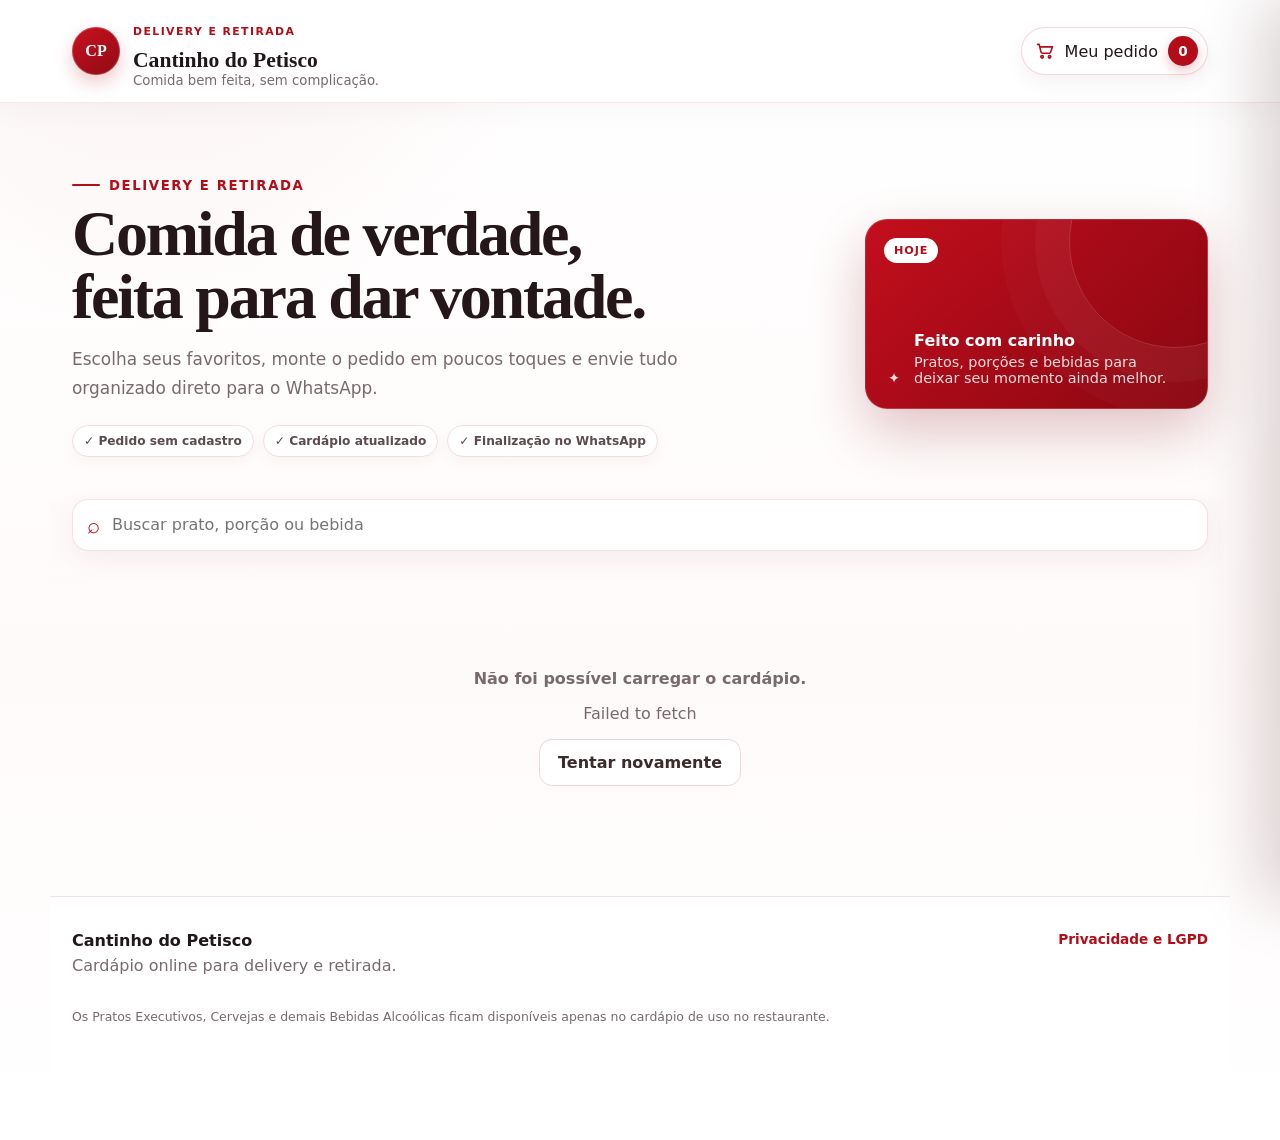
==== index.html @ c6034768 "Atualizacao automatica dos arquivos" ====
<!doctype html>
<html lang="pt-BR">
<head>
  <meta charset="utf-8">
  <meta name="viewport" content="width=device-width, initial-scale=1, viewport-fit=cover">
  <meta name="theme-color" content="#b20d18">
  <meta name="description" content="Cardápio de delivery e retirada do Cantinho do Petisco. Escolha seus itens e envie o pedido pelo WhatsApp.">



  <link rel="canonical" href="https://luizemsaopaulo.github.io/cantinho-do-petisco-v14/">
  <meta property="og:type" content="website">
  <meta property="og:site_name" content="Cantinho do Petisco">
  <meta property="og:locale" content="pt_BR">
  <meta property="og:url" content="https://luizemsaopaulo.github.io/cantinho-do-petisco-v14/">
  <meta property="og:title" content="Cantinho do Petisco | Delivery e Retirada">
  <meta property="og:description" content="Clique para pedir no cardápio digital do Cantinho do Petisco. Escolha seus produtos e envie o pedido pelo WhatsApp.">
  <meta property="og:image" content="https://luizemsaopaulo.github.io/cantinho-do-petisco-v14/assets/whatsapp-preview-v2.jpg?v=22">
  <meta property="og:image:url" content="https://luizemsaopaulo.github.io/cantinho-do-petisco-v14/assets/whatsapp-preview-v2.jpg?v=22">
  <meta property="og:image:secure_url" content="https://luizemsaopaulo.github.io/cantinho-do-petisco-v14/assets/whatsapp-preview-v2.jpg?v=22">
  <meta property="og:image:type" content="image/jpeg">
  <meta property="og:image:width" content="1200">
  <meta property="og:image:height" content="630">
  <meta property="og:image:alt" content="Cantinho do Petisco — cardápio digital e delivery">
  <meta name="twitter:card" content="summary_large_image">
  <meta name="twitter:title" content="Cantinho do Petisco | Delivery e Retirada">
  <meta name="twitter:description" content="Clique para pedir no cardápio digital do Cantinho do Petisco. Escolha seus produtos e envie o pedido pelo WhatsApp.">
  <meta name="twitter:image" content="https://luizemsaopaulo.github.io/cantinho-do-petisco-v14/assets/whatsapp-preview-v2.jpg?v=22">
  <title>Cantinho do Petisco | Delivery e Retirada</title>
  <link rel="manifest" href="manifest.webmanifest?v=22">
  <meta name="apple-mobile-web-app-capable" content="yes">
  <meta name="apple-mobile-web-app-status-bar-style" content="default">
  <meta name="apple-mobile-web-app-title" content="Cantinho">
  <link rel="apple-touch-icon" href="assets/icon-client-192.png?v=22">
  <link rel="stylesheet" href="css/styles.css?v=22">
</head>
<body data-menu-mode="delivery">
  <div class="app-shell">
    <header class="site-header">
      <div class="header-inner">
        <div class="brand-lockup" aria-label="Cantinho do Petisco">
          <div class="brand-mark" aria-hidden="true">CP</div>
          <div>
            <p class="eyebrow">Delivery e retirada</p>
            <h1>Cantinho do Petisco</h1>
            <p class="brand-subtitle">Comida bem feita, sem complicação.</p>
          </div>
        </div>
        <button id="openCartTop" class="cart-top" type="button" aria-label="Abrir carrinho">
          <svg viewBox="0 0 24 24" aria-hidden="true"><path d="M3 4h2l2.1 9.1a2 2 0 0 0 2 1.6h7.8a2 2 0 0 0 1.9-1.4L21 7H7.1M10 19a1.5 1.5 0 1 1-3 0 1.5 1.5 0 0 1 3 0Zm9 0a1.5 1.5 0 1 1-3 0 1.5 1.5 0 0 1 3 0Z"/></svg>
          <span>Meu pedido</span>
          <strong id="cartCountTop">0</strong>
        </button>
      </div>
    </header>

    <main>
      <section class="hero" aria-labelledby="heroTitle">
        <div class="hero-copy">
          <span class="hero-kicker"><span></span> Delivery e retirada</span>
          <h2 id="heroTitle">Comida de verdade, feita para dar vontade.</h2>
          <p>Escolha seus favoritos, monte o pedido em poucos toques e envie tudo organizado direto para o WhatsApp.</p>
          <div class="hero-trust">
            <span>✓ Pedido sem cadastro</span>
            <span>✓ Cardápio atualizado</span>
            <span>✓ Finalização no WhatsApp</span>
            <button id="installClientBtn" class="pwa-install-inline hidden" type="button">📲 Instalar app</button>
          </div>
        </div>
        <div class="hero-note">
          <div class="hero-note-badge">Hoje</div>
          <span class="hero-note-icon">✦</span>
          <div><strong>Feito com carinho</strong><span>Pratos, porções e bebidas para deixar seu momento ainda melhor.</span></div>
        </div>
      </section>

      <section id="dailySpecialSection" class="daily-special-section hidden" aria-label="Prato do dia">
        <div id="dailySpecialCard" class="daily-special-card"></div>
      </section>

      <section class="menu-tools" aria-label="Ferramentas do cardápio">
        <label class="search-box" for="searchInput">
          <span aria-hidden="true">⌕</span>
          <input id="searchInput" type="search" placeholder="Buscar prato, porção ou bebida" autocomplete="off">
          <button id="clearSearch" class="clear-search hidden" type="button" aria-label="Limpar busca">×</button>
        </label>
        <nav id="categoryNav" class="category-nav" aria-label="Categorias"></nav>
      </section>

      <section id="menuStatus" class="state-card">
        <div class="spinner" aria-hidden="true"></div>
        <p>Carregando o cardápio…</p>
      </section>
      <div id="menuRoot" class="menu-root hidden"></div>
    </main>

    <footer class="site-footer">
      <div>
        <strong>Cantinho do Petisco</strong>
        <p>Cardápio online para delivery e retirada.</p>
      </div>
      <div class="footer-actions">
        <button id="privacyBtn" class="text-button" type="button">Privacidade e LGPD</button>
      </div>
      <p class="minor">Os Pratos Executivos, Cervejas e demais Bebidas Alcoólicas ficam disponíveis apenas no cardápio de uso no restaurante.</p>
    </footer>
  </div>

  <button id="mobileCartBar" class="floating-cart hidden" type="button" aria-label="Abrir carrinho">
    <span class="floating-cart-icon" aria-hidden="true">
      <svg viewBox="0 0 24 24"><path d="M3 4h2l2.1 9.1a2 2 0 0 0 2 1.6h7.8a2 2 0 0 0 1.9-1.4L21 7H7.1M10 19a1.5 1.5 0 1 1-3 0 1.5 1.5 0 0 1 3 0Zm9 0a1.5 1.5 0 1 1-3 0 1.5 1.5 0 0 1 3 0Z"/></svg>
      <strong id="cartCountMobile" class="floating-cart-badge">0</strong>
    </span>
    <span class="floating-cart-copy"><small>Meu pedido</small><strong id="cartTotalMobile">R$ 0,00</strong></span>
  </button>

  <div id="overlay" class="overlay hidden" aria-hidden="true"></div>

  <aside id="cartDrawer" class="cart-drawer" aria-label="Seu pedido" aria-hidden="true">
    <div class="drawer-head">
      <div><span class="eyebrow">Seu pedido</span><h2>Resumo</h2></div>
      <button id="closeCart" class="icon-button" type="button" aria-label="Fechar carrinho">×</button>
    </div>
    <div id="cartItems" class="cart-items"></div>
    <div id="cartEmpty" class="empty-cart">
      <div class="empty-icon">♡</div>
      <strong>Seu pedido está vazio</strong>
      <p>Escolha algo do cardápio e ele aparece aqui.</p>
    </div>
    <div id="cartFooter" class="cart-footer hidden">
      <div class="cart-total"><span>Total</span><strong id="cartTotal">R$ 0,00</strong></div>
      <button id="checkoutBtn" class="primary-button" type="button">Continuar pedido</button>
    </div>
  </aside>

  <dialog id="itemDialog" class="app-dialog item-dialog">
    <form id="itemForm">
      <button id="closeItemDialog" class="dialog-close" type="button" aria-label="Fechar">×</button>
      <div id="itemDialogVisual" class="item-dialog-visual"></div>
      <div class="dialog-body">
        <span id="itemDialogCategory" class="eyebrow"></span>
        <h2 id="itemDialogName"></h2>
        <p id="itemDialogDescription" class="dialog-description"></p>
        <div class="item-price-row"><strong id="itemDialogPrice"></strong><span id="itemAvailability"></span></div>
        <div id="sizePickerWrap" class="size-picker-wrap hidden">
          <div class="size-picker-head"><div><span class="size-picker-label">Escolha o tamanho</span><small>O preço muda conforme o tamanho selecionado.</small></div><span id="selectedSizeLabel" class="selected-size-label"></span></div>
          <div id="sizePicker" class="size-picker" role="radiogroup" aria-label="Escolha o tamanho"></div>
          <p id="sizeRequiredMessage" class="size-required-message hidden" role="alert">Selecione um tamanho para continuar.</p>
        </div>
        <div id="itemOptions" class="item-options hidden" aria-live="polite"></div>
        <label id="itemNoteWrap" class="field-label">Observação do item <small class="optional-hint">(opcional)</small>
          <textarea id="itemNote" rows="3" maxlength="180" placeholder="Ex.: retirar ou acrescentar algo? Escreva aqui (opcional)."></textarea>
        </label>
        <div class="add-row">
          <div class="quantity-control" aria-label="Quantidade">
            <button id="itemQtyMinus" type="button">−</button><strong id="itemQty">1</strong><button id="itemQtyPlus" type="button">+</button>
          </div>
          <button id="addItemBtn" class="primary-button" type="submit" value="default">Adicionar</button>
        </div>
      </div>
    </form>
  </dialog>

  <dialog id="checkoutDialog" class="app-dialog checkout-dialog">
    <form id="checkoutForm">
      <button id="closeCheckoutDialog" class="dialog-close" type="button" aria-label="Fechar">×</button>
      <div class="dialog-body">
        <span class="eyebrow">Finalizar</span>
        <h2>Só falta confirmar alguns detalhes</h2>
        <p class="dialog-description">Esses dados não são gravados no Supabase pelo cardápio; eles entram apenas na mensagem enviada ao WhatsApp.</p>

        <label class="field-label">Seu nome <span>*</span>
          <input id="customerName" type="text" maxlength="80" required placeholder="Como podemos chamar você?">
        </label>

        <fieldset class="segmented-fieldset">
          <legend>Como vai receber?</legend>
          <label><input type="radio" name="fulfillment" value="Retirada" checked><span>Retirada</span></label>
          <label><input type="radio" name="fulfillment" value="Entrega"><span>Entrega</span></label>
        </fieldset>

        <div id="addressFields" class="conditional-fields hidden">
          <div id="deliveryLocationCard" class="delivery-location-card">
            <div class="delivery-location-head">
              <div><strong>📍 Calcular entrega</strong><small>Usamos a distância real de carro pelas ruas.</small></div>
              <span class="delivery-limit">até 3 km</span>
            </div>
            <button id="useLocationBtn" class="location-primary-button" type="button">📍 Usar minha localização</button>
            <div class="delivery-or"><span>ou informe o endereço</span></div>

            <label class="field-label">Endereço <span>*</span>
              <input id="customerAddress" type="text" maxlength="180" placeholder="Rua, número e complemento">
            </label>
            <label class="field-label">Bairro
              <input id="customerDistrict" type="text" maxlength="80" placeholder="Seu bairro">
            </label>
            <button id="calcAddressBtn" class="secondary-button delivery-address-button" type="button">Calcular pelo endereço</button>
            <p id="deliveryStatus" class="delivery-status info">Calcule a distância para liberar o envio do pedido.</p>
            <div id="deliveryResult" class="delivery-result hidden" aria-live="polite">
              <span><small>Distância</small><strong id="deliveryDistance">—</strong></span>
              <span><small>Tempo estimado</small><strong id="deliveryDuration">—</strong></span>
              <span><small>Taxa</small><strong id="deliveryFee">—</strong></span>
            </div>
          </div>
        </div>

        <label class="field-label">Forma de pagamento
          <select id="paymentMethod">
            <option>Pix</option>
            <option>Cartão</option>
            <option>Dinheiro</option>
          </select>
        </label>

        <label id="changeField" class="field-label hidden">Troco para
          <input id="changeFor" type="text" inputmode="decimal" maxlength="20" placeholder="Ex.: 100,00">
        </label>

        <label class="field-label">Observação geral
          <textarea id="orderNote" rows="3" maxlength="240" placeholder="Alguma observação para o pedido?"></textarea>
        </label>

        <div class="checkout-summary">
          <span>Total do pedido</span><strong id="checkoutTotal">R$ 0,00</strong>
        </div>
        <button id="sendWhatsappBtn" class="primary-button whatsapp-button" type="submit" value="default">Enviar pedido no WhatsApp</button>
      </div>
    </form>
  </dialog>

  <dialog id="privacyDialog" class="app-dialog info-dialog">
    <form method="dialog">
      <button class="dialog-close" value="cancel" aria-label="Fechar">×</button>
      <div class="dialog-body">
        <span class="eyebrow">Privacidade</span>
        <h2>Como este cardápio trata seus dados</h2>
        <p>O cardápio usa o Supabase para exibir produtos, preços e disponibilidade. Os dados que você informa ao finalizar o pedido são usados para montar a mensagem do WhatsApp e não são salvos no banco de dados por esta página.</p>
        <p>O carrinho pode ficar salvo localmente no seu próprio navegador para facilitar a continuidade do pedido. Não usamos rastreadores de publicidade neste projeto.</p>
        <button class="secondary-button" value="cancel">Entendi</button>
      </div>
    </form>
  </dialog>


  <aside id="installSuggestion" class="pwa-install-suggestion hidden" aria-label="Instalar aplicativo">
    <div class="pwa-install-icon">📲</div>
    <div class="pwa-install-copy"><strong>Quer o cardápio na tela do celular?</strong><span>Instale o Cantinho do Petisco para abrir mais rápido.</span></div>
    <div class="pwa-install-actions"><button id="installSuggestionInstall" class="primary-button compact" type="button">Instalar</button><button id="installSuggestionDismiss" class="text-button" type="button">Agora não</button></div>
  </aside>
  <dialog id="iosInstallDialog" class="app-dialog info-dialog pwa-ios-dialog"><div class="dialog-body"><span class="eyebrow">Instalar no iPhone</span><h2>Adicionar à Tela de Início</h2><p>No Safari, toque em <strong>Compartilhar</strong> e depois em <strong>Adicionar à Tela de Início</strong>.</p><button id="closeIosInstall" class="primary-button" type="button">Entendi</button></div></dialog>

  <div id="toastRegion" class="toast-region" aria-live="polite"></div>

  <script src="js/config.js"></script>
  <script src="js/mock-data.js"></script>
  <script src="js/supabase-rest.js"></script>
  <script src="js/delivery.js?v=22"></script>
  <script src="js/app.js?v=22"></script>
  <script src="js/pwa-client.js?v=22"></script>
</body>
</html>
---- css/styles.css ----
:root{
  --wine:#5f1722; --wine-2:#7a2633; --ink:#201816; --muted:#756a66; --paper:#fbf7f1;
  --card:#fffdfa; --gold:#b88439; --line:#eadfd4; --soft:#f3ebe2; --ok:#2d6a4f; --danger:#a03232;
  --shadow:0 18px 50px rgba(65,35,26,.12); --radius:22px; --max:1180px;
}
*{box-sizing:border-box}html{scroll-behavior:smooth}body{margin:0;font-family:Inter,ui-sans-serif,system-ui,-apple-system,BlinkMacSystemFont,"Segoe UI",sans-serif;background:var(--paper);color:var(--ink);-webkit-font-smoothing:antialiased}button,input,select,textarea{font:inherit}button,a{touch-action:manipulation}button{cursor:pointer}img{max-width:100%;display:block}.hidden{display:none!important}.app-shell{min-height:100vh}.site-header{position:sticky;top:0;z-index:40;background:rgba(251,247,241,.93);backdrop-filter:blur(14px);border-bottom:1px solid rgba(234,223,212,.8)}.header-inner{max-width:var(--max);margin:auto;padding:14px 22px;display:flex;align-items:center;justify-content:space-between;gap:20px}.brand-lockup{display:flex;align-items:center;gap:13px}.brand-lockup h1{font-family:Georgia,"Times New Roman",serif;font-size:1.35rem;line-height:1.05;margin:2px 0}.brand-subtitle{margin:0;color:var(--muted);font-size:.83rem}.brand-mark{width:48px;height:48px;border-radius:50%;display:grid;place-items:center;background:var(--wine);color:#fff4e5;border:2px solid #d9b56c;font-family:Georgia,serif;font-weight:700;box-shadow:inset 0 0 0 4px rgba(255,255,255,.08)}.brand-mark.large{width:72px;height:72px;font-size:1.35rem;margin-bottom:14px}.eyebrow{display:block;text-transform:uppercase;letter-spacing:.13em;font-size:.68rem;font-weight:800;color:var(--gold)}.cart-top{border:1px solid var(--line);background:var(--card);border-radius:999px;padding:9px 10px 9px 16px;display:flex;align-items:center;gap:10px;color:var(--ink)}.cart-top strong{min-width:30px;height:30px;border-radius:50%;display:grid;place-items:center;background:var(--wine);color:#fff;font-size:.85rem}.hero{max-width:var(--max);margin:0 auto;padding:58px 22px 34px;display:grid;grid-template-columns:1.5fr .7fr;gap:28px;align-items:end}.hero-kicker{color:var(--wine-2);font-weight:800}.hero h2{font-family:Georgia,"Times New Roman",serif;font-size:clamp(2.25rem,5vw,4.7rem);line-height:.98;letter-spacing:-.035em;max-width:760px;margin:10px 0 16px}.hero-copy>p{max-width:650px;color:var(--muted);font-size:1.05rem;line-height:1.7}.hero-note{background:var(--wine);color:white;border-radius:var(--radius);padding:22px;display:flex;gap:14px;box-shadow:var(--shadow)}.hero-note-icon{color:#e9c982;font-size:1.3rem}.hero-note strong,.hero-note span{display:block}.hero-note span{opacity:.78;margin-top:4px;font-size:.9rem}.daily-special-section,.menu-tools,.menu-root,.state-card,.site-footer{max-width:var(--max);margin-left:auto;margin-right:auto}.daily-special-section{padding:0 22px 32px}.daily-special-card{min-height:220px;background:linear-gradient(120deg,#4f111b,#7d2c39);border-radius:30px;padding:34px;color:white;position:relative;overflow:hidden;box-shadow:var(--shadow);display:flex;align-items:center}.daily-special-card:after{content:"";position:absolute;right:-70px;top:-90px;width:300px;height:300px;border:1px solid rgba(255,255,255,.18);border-radius:50%;box-shadow:0 0 0 40px rgba(255,255,255,.035),0 0 0 80px rgba(255,255,255,.02)}.special-content{position:relative;z-index:1;max-width:650px}.special-label{display:inline-flex;align-items:center;gap:8px;background:rgba(255,255,255,.12);border:1px solid rgba(255,255,255,.25);padding:7px 11px;border-radius:999px;font-size:.76rem;font-weight:700}.special-content h3{font-family:Georgia,serif;font-size:clamp(1.8rem,4vw,3.1rem);margin:14px 0 8px}.special-content p{opacity:.82;line-height:1.6;max-width:560px}.special-price{font-size:1.4rem;font-weight:850;color:#f0d08c}.special-action{margin-top:18px;background:white;color:var(--wine);border:0;border-radius:999px;padding:12px 18px;font-weight:800}.menu-tools{padding:0 22px 18px;position:sticky;top:77px;z-index:25;background:linear-gradient(var(--paper) 82%,rgba(251,247,241,0))}.search-box{height:52px;border:1px solid var(--line);background:var(--card);border-radius:16px;display:flex;align-items:center;padding:0 14px;gap:10px;box-shadow:0 7px 24px rgba(60,38,30,.05)}.search-box>span{color:var(--wine);font-size:1.4rem;line-height:1}.search-box input{flex:1;border:0;outline:0;background:transparent;color:var(--ink);min-width:0}.clear-search{border:0;background:transparent;color:var(--muted);font-size:1.3rem}.category-nav{display:flex;gap:8px;overflow:auto;padding:12px 1px 4px;scrollbar-width:none}.category-nav::-webkit-scrollbar{display:none}.category-chip{white-space:nowrap;border:1px solid var(--line);background:transparent;color:var(--ink);border-radius:999px;padding:9px 13px;font-size:.86rem;font-weight:700}.category-chip.active,.category-chip:hover{background:var(--wine);border-color:var(--wine);color:white}.state-card{margin-top:18px;margin-bottom:60px;padding:50px 22px;text-align:center;color:var(--muted)}.spinner{width:30px;height:30px;border-radius:50%;border:3px solid var(--line);border-top-color:var(--wine);animation:spin .7s linear infinite;margin:0 auto 14px}@keyframes spin{to{transform:rotate(360deg)}}.menu-root{padding:4px 22px 80px}.menu-section{scroll-margin-top:160px;margin:30px 0 48px}.section-heading{display:flex;justify-content:space-between;align-items:end;gap:20px;margin-bottom:15px}.section-heading h2{font-family:Georgia,serif;font-size:2rem;margin:0}.section-heading p{margin:5px 0 0;color:var(--muted);font-size:.9rem}.product-grid{display:grid;grid-template-columns:repeat(3,minmax(0,1fr));gap:14px}.product-card{background:var(--card);border:1px solid var(--line);border-radius:20px;overflow:hidden;display:grid;grid-template-columns:1fr 104px;min-height:156px;transition:.18s ease;box-shadow:0 8px 28px rgba(71,46,36,.045)}.product-card:hover{transform:translateY(-2px);box-shadow:0 14px 32px rgba(71,46,36,.09)}.product-card.unavailable{opacity:.62}.product-card-body{padding:18px;display:flex;flex-direction:column}.product-card h3{font-size:1rem;margin:0 0 7px;line-height:1.35}.product-meta{font-size:.75rem;color:var(--gold);font-weight:800}.product-description{font-size:.82rem;line-height:1.45;color:var(--muted);margin:8px 0}.product-bottom{display:flex;align-items:center;justify-content:space-between;gap:8px;margin-top:auto}.product-price{font-size:1.02rem;font-weight:850}.add-circle{width:34px;height:34px;border-radius:50%;border:0;background:var(--wine);color:white;font-size:1.2rem;display:grid;place-items:center}.add-circle:disabled{background:#bbb;cursor:not-allowed}.product-visual{min-height:100%;position:relative;background:linear-gradient(145deg,#efe0d3,#dbc3ae);overflow:hidden}.product-visual img{width:100%;height:100%;object-fit:cover}.product-visual .placeholder{height:100%;display:grid;place-items:center;font-size:2rem;filter:saturate(.7)}.featured-badge{position:absolute;top:8px;right:8px;background:#fff;color:var(--wine);font-size:.62rem;font-weight:850;padding:5px 7px;border-radius:999px}.no-results{padding:60px 0;text-align:center;color:var(--muted)}.site-footer{border-top:1px solid var(--line);padding:34px 22px 110px;display:grid;grid-template-columns:1fr auto;gap:22px;color:var(--muted)}.site-footer strong{color:var(--ink)}.site-footer p{margin:6px 0}.footer-actions{display:flex;align-items:start;gap:14px}.minor{grid-column:1/-1;font-size:.78rem}.text-button{border:0;background:transparent;padding:0;color:var(--wine);text-decoration:none;font-weight:700;font-size:.85rem}.admin-link{opacity:.65}.mobile-cart-bar{position:fixed;left:14px;right:14px;bottom:max(14px,env(safe-area-inset-bottom));z-index:35;border:0;background:var(--wine);color:white;box-shadow:0 16px 36px rgba(67,15,24,.35);border-radius:18px;padding:15px 18px;display:none;grid-template-columns:1fr auto 1fr;align-items:center;gap:10px;text-align:left}.mobile-cart-bar>span:nth-child(2){font-weight:800}.mobile-cart-bar>strong{text-align:right}.overlay{position:fixed;inset:0;background:rgba(25,17,15,.5);z-index:70;backdrop-filter:blur(2px)}.cart-drawer{position:fixed;right:0;top:0;height:100dvh;width:min(430px,100%);background:var(--card);z-index:75;box-shadow:-20px 0 50px rgba(30,20,16,.18);transform:translateX(102%);transition:.25s ease;display:flex;flex-direction:column}.cart-drawer.open{transform:translateX(0)}.drawer-head{display:flex;align-items:center;justify-content:space-between;padding:24px;border-bottom:1px solid var(--line)}.drawer-head h2{margin:3px 0 0;font-family:Georgia,serif}.icon-button,.dialog-close{border:1px solid var(--line);background:var(--card);width:38px;height:38px;border-radius:50%;font-size:1.3rem}.cart-items{padding:14px 20px;overflow:auto}.cart-line{display:grid;grid-template-columns:1fr auto;gap:12px;border-bottom:1px solid var(--line);padding:14px 0}.cart-line h4{margin:0 0 4px;font-size:.95rem}.cart-line p{margin:2px 0;color:var(--muted);font-size:.78rem}.cart-line-price{text-align:right;font-weight:800}.cart-line-actions{display:flex;align-items:center;gap:8px;margin-top:9px}.mini-qty{display:flex;align-items:center;border:1px solid var(--line);border-radius:999px;overflow:hidden}.mini-qty button{border:0;background:transparent;width:28px;height:28px}.mini-qty strong{min-width:24px;text-align:center;font-size:.82rem}.remove-line{border:0;background:transparent;color:var(--danger);font-size:.75rem}.empty-cart{margin:auto;text-align:center;padding:30px;color:var(--muted)}.empty-icon{font-size:2.5rem;color:var(--wine);margin-bottom:8px}.empty-cart strong{display:block;color:var(--ink);margin-bottom:5px}.cart-footer{border-top:1px solid var(--line);padding:18px 22px 24px;background:var(--card)}.cart-total{display:flex;align-items:center;justify-content:space-between;margin-bottom:14px}.cart-total strong{font-size:1.25rem}.primary-button,.secondary-button,.danger-button{border:0;border-radius:13px;padding:13px 18px;font-weight:800;display:inline-flex;justify-content:center;align-items:center;gap:8px;text-decoration:none}.primary-button{background:var(--wine);color:white}.primary-button:hover{background:var(--wine-2)}.secondary-button{background:var(--soft);color:var(--ink);border:1px solid var(--line)}.danger-button{background:#fff1f1;color:var(--danger);border:1px solid #f0cccc}.small{padding:10px 14px;font-size:.83rem}.cart-footer .primary-button{width:100%}.app-dialog{border:0;padding:0;border-radius:24px;background:var(--card);color:var(--ink);width:min(560px,calc(100% - 24px));max-height:90dvh;box-shadow:0 30px 90px rgba(31,20,16,.32)}.app-dialog::backdrop{background:rgba(25,17,15,.55);backdrop-filter:blur(3px)}.app-dialog form{position:relative}.dialog-close{position:absolute;right:14px;top:14px;z-index:3}.item-dialog-visual{height:180px;background:linear-gradient(145deg,#efe0d3,#dbc3ae);overflow:hidden}.item-dialog-visual img{width:100%;height:100%;object-fit:cover}.item-dialog-visual .placeholder{height:100%;display:grid;place-items:center;font-size:3.4rem}.dialog-body{padding:26px}.dialog-body h2{font-family:Georgia,serif;font-size:1.75rem;margin:5px 0 8px}.dialog-description{color:var(--muted);line-height:1.55}.item-price-row{display:flex;align-items:center;justify-content:space-between;margin:15px 0}.item-price-row strong{font-size:1.35rem}.available-text{color:var(--ok);font-size:.8rem;font-weight:800}.unavailable-text{color:var(--danger);font-size:.8rem;font-weight:800}.field-label{display:flex;flex-direction:column;gap:7px;font-size:.82rem;font-weight:750;color:#4f4542;margin:14px 0}.field-label>span{color:var(--danger)}.field-label input,.field-label select,.field-label textarea,.admin-toolbar select{width:100%;border:1px solid var(--line);background:white;color:var(--ink);padding:12px 13px;border-radius:12px;outline:none}.field-label input:focus,.field-label select:focus,.field-label textarea:focus,.admin-toolbar select:focus{border-color:#be8b6e;box-shadow:0 0 0 3px rgba(184,132,57,.12)}.field-label textarea{resize:vertical}.field-label small{font-weight:500;color:var(--muted)}.add-row{display:flex;align-items:center;gap:12px;margin-top:18px}.add-row .primary-button{flex:1}.quantity-control{display:flex;align-items:center;border:1px solid var(--line);border-radius:13px;overflow:hidden;height:46px}.quantity-control button{width:42px;height:100%;border:0;background:transparent;font-size:1.2rem}.quantity-control strong{min-width:32px;text-align:center}.segmented-fieldset{border:0;padding:0;margin:18px 0}.segmented-fieldset legend{font-size:.82rem;font-weight:750;margin-bottom:8px}.segmented-fieldset{display:flex;gap:8px;flex-wrap:wrap}.segmented-fieldset legend{width:100%}.segmented-fieldset label{flex:1}.segmented-fieldset input{position:absolute;opacity:0;pointer-events:none}.segmented-fieldset span{display:block;text-align:center;border:1px solid var(--line);padding:11px;border-radius:12px;font-weight:700}.segmented-fieldset input:checked+span{background:var(--wine);color:white;border-color:var(--wine)}.conditional-fields{padding:2px 12px;border-left:3px solid var(--gold);background:#fbf4e9;border-radius:0 12px 12px 0}.checkout-summary{display:flex;justify-content:space-between;align-items:center;background:var(--soft);padding:16px;border-radius:14px;margin:18px 0}.checkout-summary strong{font-size:1.2rem}.whatsapp-button{width:100%;background:#216a49}.whatsapp-button:hover{background:#18573c}.info-dialog p{line-height:1.65;color:var(--muted)}.toast-region{position:fixed;right:18px;bottom:18px;z-index:130;display:grid;gap:9px;width:min(350px,calc(100% - 36px))}.toast{background:#26211f;color:white;border-radius:13px;padding:13px 15px;box-shadow:var(--shadow);animation:toastIn .2s ease}.toast.error{background:#7f2424}.toast.success{background:#285d46}@keyframes toastIn{from{transform:translateY(8px);opacity:0}}
/* Admin */
.admin-body{background:#f7f1ea}.admin-shell{max-width:1220px;margin:auto;padding:28px 22px 60px}.login-card{width:min(470px,100%);margin:7vh auto;background:var(--card);border:1px solid var(--line);border-radius:28px;padding:34px;box-shadow:var(--shadow)}.login-card h1{font-family:Georgia,serif;font-size:2.3rem;margin:6px 0}.login-card>p{color:var(--muted);line-height:1.55}.back-link{display:inline-block;color:var(--wine);text-decoration:none;font-weight:700;margin-bottom:28px}.stack-form .primary-button{width:100%;margin-top:8px}.form-message{margin-top:14px;border-radius:12px;padding:12px;background:#fff1f1;color:var(--danger);font-size:.85rem}.demo-credentials{background:#f8eedb;border:1px solid #ead6ac;padding:10px;border-radius:10px;font-size:.77rem;color:#73582e}.admin-header{display:flex;justify-content:space-between;gap:20px;align-items:end;margin-bottom:24px}.admin-header h1{font-family:Georgia,serif;font-size:2.6rem;margin:5px 0}.admin-header p{margin:0;color:var(--muted)}.admin-header-actions{display:flex;gap:8px}.admin-metrics{display:grid;grid-template-columns:repeat(4,1fr);gap:12px;margin-bottom:20px}.admin-metrics article{background:var(--card);border:1px solid var(--line);border-radius:18px;padding:18px}.admin-metrics span{display:block;color:var(--muted);font-size:.78rem}.admin-metrics strong{font-size:1.9rem;margin-top:5px;display:block;font-family:Georgia,serif}.admin-tabs{display:flex;gap:8px;border-bottom:1px solid var(--line);margin-bottom:18px}.admin-tab{border:0;background:transparent;padding:12px 14px;color:var(--muted);font-weight:800;border-bottom:3px solid transparent}.admin-tab.active{color:var(--wine);border-bottom-color:var(--wine)}.admin-toolbar{display:grid;grid-template-columns:1fr 220px auto;gap:10px;margin-bottom:14px}.admin-search{height:46px}.admin-toolbar select{height:46px}.products-table-wrap{background:var(--card);border:1px solid var(--line);border-radius:18px;overflow:hidden}.products-table{width:100%;border-collapse:collapse}.products-table th,.products-table td{padding:13px 15px;border-bottom:1px solid var(--line);text-align:left;font-size:.84rem}.products-table th{color:var(--muted);font-size:.72rem;text-transform:uppercase;letter-spacing:.06em}.products-table tr:last-child td{border-bottom:0}.product-cell{display:flex;align-items:center;gap:10px}.thumb{width:44px;height:44px;border-radius:10px;background:var(--soft);overflow:hidden;display:grid;place-items:center}.thumb img{width:100%;height:100%;object-fit:cover}.row-title{font-weight:800}.row-sub{font-size:.72rem;color:var(--muted);margin-top:2px}.status-pill{display:inline-block;border-radius:999px;padding:5px 8px;font-size:.68rem;font-weight:850}.status-pill.ok{background:#e5f2ea;color:var(--ok)}.status-pill.off{background:#f4e6e6;color:#934343}.row-actions{display:flex;justify-content:flex-end}.edit-row{border:1px solid var(--line);background:white;border-radius:9px;padding:7px 10px;font-weight:750;color:var(--wine)}.special-admin-card{background:var(--card);border:1px solid var(--line);border-radius:22px;padding:24px}.special-admin-card h2{font-family:Georgia,serif;font-size:2rem;margin:5px 0}.special-admin-card>div>p{color:var(--muted)}.special-form{display:grid;grid-template-columns:1fr 2fr 1fr 2fr auto;gap:10px;align-items:end;margin-top:20px}.special-form .field-label{margin:0}.switch-line{display:flex;align-items:center;gap:8px;font-size:.82rem;font-weight:750}.switch-line input{accent-color:var(--wine);width:18px;height:18px}.special-list{margin-top:22px;display:grid;gap:9px}.special-row{border:1px solid var(--line);border-radius:14px;padding:13px;display:grid;grid-template-columns:140px 1fr auto auto;align-items:center;gap:12px}.special-row small{color:var(--muted)}.special-row button{border:0;background:transparent;color:var(--danger);font-weight:750}.form-grid{display:grid;grid-template-columns:1fr 1fr;gap:0 12px}.span-2{grid-column:1/-1}.switch-grid{display:flex;gap:20px;flex-wrap:wrap;background:var(--soft);padding:13px;border-radius:13px;margin:16px 0}.dialog-actions{display:flex;justify-content:flex-end;gap:8px;margin-top:18px}.split-actions{justify-content:space-between}.split-actions>div{display:flex;gap:8px}.image-preview-box{display:flex;align-items:center;gap:12px;margin-top:12px}.image-preview-box img{width:92px;height:72px;object-fit:cover;border-radius:12px;border:1px solid var(--line)}.text-button.danger{color:var(--danger)}
@media(max-width:900px){.product-grid{grid-template-columns:repeat(2,minmax(0,1fr))}.hero{grid-template-columns:1fr}.hero-note{max-width:520px}.admin-metrics{grid-template-columns:repeat(2,1fr)}.special-form{grid-template-columns:1fr 1fr}.special-form .primary-button{grid-column:1/-1}.admin-toolbar{grid-template-columns:1fr 190px}.admin-toolbar .primary-button{grid-column:1/-1}.special-row{grid-template-columns:110px 1fr auto}.special-row small{display:none}}
@media(max-width:640px){.header-inner{padding:11px 14px}.brand-subtitle,.cart-top>span{display:none}.brand-mark{width:42px;height:42px}.brand-lockup h1{font-size:1.1rem}.hero{padding:34px 16px 24px}.hero h2{font-size:2.65rem}.hero-copy>p{font-size:.96rem}.daily-special-section,.menu-tools,.menu-root{padding-left:16px;padding-right:16px}.menu-tools{top:65px}.daily-special-card{padding:26px;min-height:230px;border-radius:24px}.product-grid{grid-template-columns:1fr}.product-card{grid-template-columns:1fr 92px;min-height:136px}.menu-section{scroll-margin-top:145px}.section-heading h2{font-size:1.75rem}.site-footer{grid-template-columns:1fr;padding-left:16px;padding-right:16px}.footer-actions{flex-direction:column}.mobile-cart-bar:not(.hidden){display:grid}.app-dialog{width:calc(100% - 16px);border-radius:20px}.dialog-body{padding:22px 18px}.item-dialog-visual{height:150px}.checkout-dialog{max-height:94dvh}.admin-shell{padding:18px 12px 40px}.login-card{padding:26px 20px;margin:3vh auto}.admin-header{align-items:start;flex-direction:column}.admin-header h1{font-size:2rem}.admin-header-actions{width:100%}.admin-header-actions>*{flex:1}.admin-metrics{gap:8px}.admin-metrics article{padding:14px}.admin-metrics strong{font-size:1.55rem}.admin-toolbar{grid-template-columns:1fr}.admin-toolbar select{width:100%}.products-table th:nth-child(2),.products-table td:nth-child(2){display:none}.products-table th,.products-table td{padding:10px}.form-grid{grid-template-columns:1fr}.span-2{grid-column:auto}.special-form{grid-template-columns:1fr}.special-row{grid-template-columns:1fr auto}.special-row>div:first-child{grid-column:1/-1}.special-row strong{grid-column:1}.product-admin-dialog{max-height:94dvh}.split-actions{flex-direction:column-reverse}.split-actions>div{display:grid;grid-template-columns:1fr 1fr}.split-actions>.danger-button{width:100%}}
@media(prefers-reduced-motion:reduce){*{scroll-behavior:auto!important;animation:none!important;transition:none!important}}

/* ==========================================================
   REDESIGN 2026 — Cantinho do Petisco
   Identidade: branco + vermelho, moderna, clássica e elegante
   ========================================================== */
:root{
  --wine:#b20d18;
  --wine-2:#8f0a13;
  --ink:#211719;
  --muted:#786a6d;
  --paper:#fffafa;
  --card:#ffffff;
  --gold:#a36a2f;
  --line:#f0dfe1;
  --soft:#fff2f3;
  --ok:#217a4b;
  --danger:#b20d18;
  --shadow:0 18px 50px rgba(94,15,23,.10);
  --shadow-soft:0 10px 30px rgba(94,15,23,.07);
  --radius:22px;
  --max:1180px;
}

body{
  background:
    radial-gradient(circle at 12% -10%,rgba(178,13,24,.065),transparent 28rem),
    linear-gradient(180deg,#fff 0,#fffafa 42rem,#fff 100%);
}

.site-header{
  background:rgba(255,255,255,.94);
  border-bottom:1px solid rgba(178,13,24,.09);
  box-shadow:0 8px 28px rgba(65,18,23,.035);
}
.brand-mark{
  background:linear-gradient(145deg,#c91220,#8f0a13);
  color:#fff;
  border:0;
  box-shadow:0 8px 18px rgba(178,13,24,.22), inset 0 0 0 1px rgba(255,255,255,.18);
}
.eyebrow{color:var(--wine)}
.cart-top{
  border:1px solid rgba(178,13,24,.16);
  background:#fff;
  color:var(--ink);
  box-shadow:0 8px 20px rgba(83,23,29,.06);
  padding:8px 9px 8px 13px;
  transition:transform .18s ease,box-shadow .18s ease,border-color .18s ease;
}
.cart-top:hover{transform:translateY(-1px);border-color:rgba(178,13,24,.32);box-shadow:0 10px 24px rgba(83,23,29,.10)}
.cart-top svg{width:20px;height:20px;fill:none;stroke:var(--wine);stroke-width:1.9;stroke-linecap:round;stroke-linejoin:round}
.cart-top strong{background:var(--wine);box-shadow:0 5px 12px rgba(178,13,24,.24)}

.hero{padding-top:68px;padding-bottom:42px;align-items:center;grid-template-columns:minmax(0,1.45fr) minmax(280px,.65fr)}
.hero-kicker{display:inline-flex;align-items:center;gap:9px;color:var(--wine);font-size:.83rem;text-transform:uppercase;letter-spacing:.12em}
.hero-kicker>span{width:28px;height:2px;background:var(--wine);border-radius:999px}
.hero h2{color:#251719;max-width:820px;text-wrap:balance}
.hero-copy>p{font-size:1.06rem;max-width:690px}
.hero-trust{display:flex;gap:9px;flex-wrap:wrap;margin-top:22px}
.hero-trust span{background:#fff;border:1px solid var(--line);border-radius:999px;padding:8px 11px;font-size:.76rem;font-weight:750;color:#5d4b4e;box-shadow:0 5px 15px rgba(92,25,31,.04)}
.hero-note{
  position:relative;
  min-height:190px;
  align-items:flex-end;
  background:
    linear-gradient(145deg,rgba(104,4,12,.02),rgba(104,4,12,.10)),
    linear-gradient(135deg,#c50e1d,#8e0812);
  border:1px solid rgba(255,255,255,.16);
  box-shadow:0 22px 55px rgba(124,9,18,.24);
  overflow:hidden;
}
.hero-note:before{content:"";position:absolute;width:210px;height:210px;border:1px solid rgba(255,255,255,.16);border-radius:50%;right:-74px;top:-84px;box-shadow:0 0 0 34px rgba(255,255,255,.035),0 0 0 68px rgba(255,255,255,.02)}
.hero-note>*{position:relative;z-index:1}
.hero-note-badge{position:absolute;top:18px;left:18px;background:#fff;color:var(--wine);border-radius:999px;padding:6px 10px;font-size:.7rem;font-weight:850;text-transform:uppercase;letter-spacing:.08em}
.hero-note-icon{color:#fff;font-size:1.4rem;opacity:.9}
.hero-note span{opacity:.86}

.daily-special-section{padding-bottom:38px}
.daily-special-card{
  min-height:246px;
  background:
    radial-gradient(circle at 85% 35%,rgba(255,255,255,.14),transparent 13rem),
    linear-gradient(115deg,#ba0d19 0%,#8e0912 76%);
  border-radius:28px;
  border:1px solid rgba(255,255,255,.12);
  box-shadow:0 24px 60px rgba(130,8,18,.22);
}
.daily-special-card:before{content:"PRATO DO DIA";position:absolute;right:34px;bottom:14px;font-family:Georgia,serif;font-size:clamp(2.5rem,7vw,6.6rem);font-weight:700;color:rgba(255,255,255,.045);letter-spacing:-.04em;white-space:nowrap}
.daily-special-card:after{border-color:rgba(255,255,255,.2);box-shadow:0 0 0 40px rgba(255,255,255,.04),0 0 0 80px rgba(255,255,255,.025)}
.special-label{background:#fff;color:var(--wine);border-color:#fff;font-weight:850}
.special-content h3{color:#fff;max-width:760px;text-wrap:balance}
.special-content h3 small{font-family:Inter,system-ui,sans-serif;font-size:.44em;opacity:.78}
.special-content p{font-size:1rem;max-width:640px}
.special-price{color:#fff;font-size:1.6rem;letter-spacing:-.02em}
.special-action{background:#fff;color:var(--wine);box-shadow:0 10px 24px rgba(54,0,5,.16);transition:.18s ease}
.special-action:hover{transform:translateY(-2px);box-shadow:0 14px 28px rgba(54,0,5,.22)}

.menu-tools{background:linear-gradient(#fffafa 78%,rgba(255,250,250,0))}
.search-box{border-color:rgba(178,13,24,.12);background:#fff;box-shadow:0 8px 28px rgba(86,18,24,.055)}
.search-box:focus-within{border-color:rgba(178,13,24,.35);box-shadow:0 0 0 4px rgba(178,13,24,.06),0 10px 26px rgba(86,18,24,.06)}
.category-chip{background:#fff;border-color:var(--line);transition:.16s ease}
.category-chip:hover{transform:translateY(-1px)}
.category-chip.active,.category-chip:hover{background:var(--wine);border-color:var(--wine);color:#fff;box-shadow:0 7px 18px rgba(178,13,24,.18)}

.menu-section{margin-top:34px}
.section-heading h2{font-size:2.15rem;color:#2b1a1d}
.section-heading .eyebrow{margin-bottom:5px}
.product-grid{gap:16px}
.product-card{
  border-color:#f1e2e4;
  border-radius:22px;
  box-shadow:0 10px 30px rgba(95,17,24,.055);
  transition:transform .18s ease,box-shadow .18s ease,border-color .18s ease;
}
.product-card:hover{transform:translateY(-4px);border-color:rgba(178,13,24,.18);box-shadow:0 18px 38px rgba(95,17,24,.10)}
.product-card-body{padding:19px}
.product-card h3{font-size:1.03rem;color:#2a191c}
.product-meta{color:var(--wine);font-size:.7rem;text-transform:uppercase;letter-spacing:.055em}
.product-description{color:#7b696c}
.product-price{color:#2b191c;font-size:1.06rem}
.add-circle{width:38px;height:38px;background:var(--wine);box-shadow:0 8px 16px rgba(178,13,24,.23);transition:transform .16s ease,background .16s ease}
.add-circle:hover{background:var(--wine-2);transform:scale(1.06)}
.product-visual{background:linear-gradient(145deg,#fff1f2,#f9e3e5)}
.product-visual .placeholder{filter:none}
.featured-badge{background:#fff;color:var(--wine);box-shadow:0 4px 14px rgba(69,8,13,.12)}

.site-footer{background:#fff;border-top-color:#f1e2e4}
.text-button{color:var(--wine)}

/* Carrinho flutuante moderno com contador */
.floating-cart{
  position:fixed;
  right:max(18px,env(safe-area-inset-right));
  bottom:max(20px,calc(env(safe-area-inset-bottom) + 14px));
  z-index:58;
  display:flex;
  align-items:center;
  gap:11px;
  border:0;
  border-radius:999px;
  padding:9px 15px 9px 9px;
  background:linear-gradient(135deg,#c60f1d,#980a13);
  color:#fff;
  box-shadow:0 18px 38px rgba(124,8,17,.32),0 0 0 1px rgba(255,255,255,.18) inset;
  transition:transform .18s ease,box-shadow .18s ease;
}
.floating-cart:hover{transform:translateY(-3px);box-shadow:0 22px 44px rgba(124,8,17,.38)}
.floating-cart-icon{position:relative;width:47px;height:47px;border-radius:50%;display:grid;place-items:center;background:#fff;color:var(--wine);box-shadow:0 8px 18px rgba(75,4,9,.18)}
.floating-cart-icon svg{width:24px;height:24px;fill:none;stroke:currentColor;stroke-width:1.9;stroke-linecap:round;stroke-linejoin:round}
.floating-cart-badge{position:absolute;top:-7px;right:-7px;min-width:23px;height:23px;padding:0 5px;border-radius:999px;background:#251719;color:#fff;border:2px solid #fff;display:grid;place-items:center;font-size:.69rem;line-height:1;box-shadow:0 4px 10px rgba(0,0,0,.16)}
.floating-cart-copy{display:grid;text-align:left;line-height:1.08;min-width:88px}
.floating-cart-copy small{font-size:.66rem;opacity:.8;font-weight:700;text-transform:uppercase;letter-spacing:.06em}
.floating-cart-copy strong{font-size:.95rem;margin-top:4px}
.floating-cart.bump{animation:cartBump .38s ease}
@keyframes cartBump{0%,100%{transform:scale(1)}45%{transform:scale(1.08)}}

.overlay{background:rgba(36,13,15,.52)}
.cart-drawer{background:#fff;box-shadow:-28px 0 60px rgba(53,9,13,.18)}
.drawer-head{background:linear-gradient(180deg,#fff,#fffafa);border-bottom-color:#f0dfe1}
.drawer-head h2{font-size:1.9rem;color:#2c191c}
.icon-button,.dialog-close{border-color:#f0dfe1;background:#fff;color:var(--wine)}
.cart-line{border-bottom-color:#f2e3e5}
.mini-qty{border-color:#ead5d8}
.mini-qty button{color:var(--wine);font-weight:850}
.cart-footer{background:#fffafa;border-top-color:#f0dfe1}
.cart-total strong{color:var(--wine)}
.primary-button{background:linear-gradient(135deg,#c70e1d,#9b0a14);box-shadow:0 8px 18px rgba(178,13,24,.16)}
.primary-button:hover{background:linear-gradient(135deg,#ad0b17,#850810)}
.secondary-button{background:#fff;color:#3d2a2d;border-color:#ead7da}
.quantity-control{border-color:#ead6d9;background:#fff}
.quantity-control button{color:var(--wine);font-weight:850}
.segmented-fieldset input:checked+span{background:var(--wine);border-color:var(--wine)}
.conditional-fields{border-left-color:var(--wine);background:#fff3f4}
.whatsapp-button{background:linear-gradient(135deg,#219a58,#14723f);box-shadow:0 8px 18px rgba(24,122,67,.18)}
.whatsapp-button:hover{background:linear-gradient(135deg,#1a884d,#105f35)}

.app-dialog{border:1px solid rgba(178,13,24,.12);box-shadow:0 30px 80px rgba(64,8,13,.24)}
.item-dialog-visual{background:linear-gradient(145deg,#fff0f1,#f6dde0)}
.checkout-summary{background:#fff1f2;border:1px solid #f3dadd}
.checkout-summary strong{color:var(--wine)}
.field-label input:focus,.field-label select:focus,.field-label textarea:focus,.admin-toolbar select:focus{border-color:rgba(178,13,24,.48);box-shadow:0 0 0 3px rgba(178,13,24,.08)}

/* Admin acompanha a nova identidade */
.admin-body{background:linear-gradient(180deg,#fffafa,#fff)}
.login-card,.admin-metrics article,.products-table-wrap,.special-admin-card{border-color:#f0dfe1;box-shadow:var(--shadow-soft)}
.admin-tab.active{color:var(--wine);border-bottom-color:var(--wine)}
.edit-row{color:var(--wine);border-color:#ead6d9}
.demo-credentials{background:#fff2f3;border-color:#f1d7da;color:#7c2028}
.switch-line input{accent-color:var(--wine)}

@media(max-width:900px){
  .hero{grid-template-columns:1fr;padding-top:48px}
  .hero-note{max-width:none}
}
@media(max-width:640px){
  .site-header{backdrop-filter:blur(12px)}
  .cart-top{padding:8px}
  .cart-top svg{width:19px;height:19px}
  .cart-top>span{display:none}
  .cart-top strong{min-width:26px;width:26px;height:26px}
  .hero{padding-top:38px;padding-bottom:28px}
  .hero h2{font-size:clamp(2.35rem,12vw,3.25rem);line-height:.98}
  .hero-copy>p{line-height:1.55}
  .hero-trust{gap:7px}
  .hero-trust span{font-size:.7rem;padding:7px 9px}
  .hero-note{min-height:160px;padding:21px}
  .daily-special-card{min-height:246px;padding:26px 23px}
  .daily-special-card:before{right:14px;bottom:10px;font-size:3.4rem}
  .special-content p{font-size:.92rem}
  .menu-tools{background:linear-gradient(#fffafa 80%,rgba(255,250,250,0))}
  .product-card{grid-template-columns:1fr 96px}
  .floating-cart{right:13px;bottom:max(14px,env(safe-area-inset-bottom));padding:8px 13px 8px 8px}
  .floating-cart-icon{width:44px;height:44px}
  .floating-cart-copy{min-width:78px}
  .site-footer{padding-bottom:120px}
}
/* Mantém avisos acima do carrinho flutuante para não esconder o contador. */
.toast-region{bottom:max(92px,calc(env(safe-area-inset-bottom) + 84px))}

/* V3 — Marmitas agrupadas por prato + escolha de tamanho */
.marmita-size-guide{display:flex;align-items:center;justify-content:space-between;gap:18px;margin:0 0 18px;padding:16px 18px;border:1px solid #f0d9dc;border-radius:18px;background:linear-gradient(135deg,#fff 0%,#fff7f8 100%);box-shadow:0 8px 24px rgba(126,12,22,.045)}
.marmita-size-guide>div:first-child{display:grid;gap:3px}.marmita-size-guide>div:first-child strong{font-size:.93rem;color:#2d1b1e}.marmita-size-guide>div:first-child small{font-size:.76rem;color:var(--muted)}
.guide-sizes{display:flex;gap:8px;flex-wrap:wrap;justify-content:flex-end}.guide-sizes>span{min-width:82px;display:grid;grid-template-columns:30px 1fr;align-items:center;gap:7px;padding:8px 10px;border-radius:13px;background:#fff;border:1px solid #efdadd}.guide-sizes b{width:30px;height:30px;border-radius:9px;display:grid;place-items:center;background:var(--wine);color:#fff;font-size:.8rem}.guide-sizes small{font-size:.7rem;color:#6f5f62;font-weight:700}
.product-card-grouped{min-height:190px}.product-card-grouped .product-card-body{gap:2px}.card-size-list{display:flex;flex-wrap:wrap;gap:6px;margin:9px 0 12px}.card-size-pill{display:inline-flex;align-items:center;gap:6px;min-height:28px;padding:4px 8px 4px 5px;border-radius:999px;border:1px solid #edd5d8;background:#fff7f8;color:#4c3438}.card-size-pill b{width:20px;height:20px;border-radius:50%;display:grid;place-items:center;background:#b20d18;color:#fff;font-size:.63rem}.card-size-pill small{font-size:.66rem;font-weight:750;white-space:nowrap}.card-size-pill.disabled{opacity:.42;text-decoration:line-through}.product-card-grouped .product-price{font-size:.95rem}
.size-picker-wrap{margin:17px 0 4px;padding:15px;border:1px solid #efd9dc;background:#fff8f8;border-radius:17px}.size-picker-head{display:flex;justify-content:space-between;align-items:flex-start;gap:12px;margin-bottom:11px}.size-picker-head>div{display:grid;gap:2px}.size-picker-label{font-size:.86rem;font-weight:850;color:#322023}.size-picker-head small{font-size:.72rem;color:var(--muted)}.selected-size-label{flex:0 0 auto;display:inline-flex;align-items:center;min-height:27px;padding:5px 9px;border-radius:999px;background:#b20d18;color:#fff;font-size:.68rem;font-weight:850}
.size-picker{display:grid;grid-template-columns:repeat(3,minmax(0,1fr));gap:8px}.size-option{position:relative;min-height:68px;display:flex;align-items:center;gap:9px;text-align:left;border:1px solid #e9d5d8;background:#fff;color:#342225;border-radius:14px;padding:9px 10px;transition:.16s ease}.size-option:hover:not(:disabled){transform:translateY(-1px);border-color:rgba(178,13,24,.34);box-shadow:0 7px 18px rgba(116,10,19,.07)}.size-option.selected{border-color:#b20d18;background:#fff1f2;box-shadow:0 0 0 2px rgba(178,13,24,.06) inset}.size-option:disabled{cursor:not-allowed;opacity:.45;filter:grayscale(.2)}
.size-letter{flex:0 0 auto;width:36px;height:36px;border-radius:11px;display:grid;place-items:center;background:#f8e6e8;color:#9b0b15;font-size:.86rem;font-weight:900}.size-option.selected .size-letter{background:#b20d18;color:#fff}.size-option-copy{min-width:0;display:grid;gap:2px;line-height:1.15}.size-option-copy strong{font-size:.75rem}.size-option-copy small{font-size:.7rem;color:#735f63;font-weight:700;white-space:nowrap}.size-check{position:absolute;top:5px;right:6px;width:18px;height:18px;border-radius:50%;display:grid;place-items:center;background:#b20d18;color:#fff;font-size:.58rem;font-weight:900}
.cart-size{display:inline-grid;place-items:center;min-width:24px;height:24px;padding:0 6px;border-radius:999px;background:#fff0f1;color:var(--wine);font-size:.7rem;vertical-align:middle}#productSize{font-weight:750}
@media(max-width:760px){.marmita-size-guide{align-items:flex-start;flex-direction:column}.guide-sizes{width:100%;justify-content:flex-start}.guide-sizes>span{flex:1;min-width:88px}.size-picker{grid-template-columns:1fr}.size-option{min-height:62px}}
@media(max-width:420px){.guide-sizes{display:grid;grid-template-columns:repeat(3,1fr)}.guide-sizes>span{min-width:0;grid-template-columns:26px 1fr;padding:7px}.guide-sizes b{width:26px;height:26px}.card-size-pill small{font-size:.62rem}.size-picker-head{align-items:center}}

/* ============================================================
   ADMIN V5 — painel separado por setores
   ============================================================ */
.admin-header-v5{align-items:flex-start;background:#fff;border:1px solid #f0dfe1;border-radius:24px;padding:24px;box-shadow:var(--shadow-soft)}
.admin-title-block{max-width:760px}.admin-title-block>p{max-width:680px;line-height:1.55}.admin-user-line{display:inline-flex;gap:5px;margin-top:12px;padding:8px 11px;border-radius:999px;background:#fff4f4;color:#695b5b;font-size:.76rem}.admin-user-line strong{color:var(--wine)}
.admin-tabs-v5{display:grid;grid-template-columns:1fr 1fr;gap:12px;border:0;margin:22px 0}.admin-tabs-v5 .admin-tab{display:grid;grid-template-columns:40px 1fr;text-align:left;column-gap:10px;row-gap:1px;align-items:center;border:1px solid #ead9db;border-radius:18px;background:#fff;padding:15px 17px;box-shadow:0 7px 22px rgba(81,25,30,.04)}.admin-tabs-v5 .admin-tab>span{grid-row:1/3;width:40px;height:40px;border-radius:12px;background:#fff2f3;display:grid;place-items:center;font-size:1.15rem}.admin-tabs-v5 .admin-tab strong{font-size:.9rem;color:#302528}.admin-tabs-v5 .admin-tab small{font-size:.72rem;color:var(--muted);font-weight:600}.admin-tabs-v5 .admin-tab.active{background:var(--wine);border-color:var(--wine);color:#fff}.admin-tabs-v5 .admin-tab.active>span{background:rgba(255,255,255,.15)}.admin-tabs-v5 .admin-tab.active strong,.admin-tabs-v5 .admin-tab.active small{color:#fff}
.admin-panel-heading{display:flex;justify-content:space-between;align-items:flex-end;gap:18px;margin:26px 0 16px}.admin-panel-heading h2{font-family:Georgia,serif;font-size:2rem;margin:4px 0}.admin-panel-heading p{margin:0;color:var(--muted);line-height:1.45}.admin-toolbar-v5{grid-template-columns:minmax(280px,1fr) 240px;background:#fff;border:1px solid #f0dfe1;border-radius:16px;padding:10px;box-shadow:0 6px 18px rgba(81,25,30,.03)}
.admin-category-groups{display:grid;gap:16px}.admin-category-card{background:#fff;border:1px solid #f0dfe1;border-radius:20px;overflow:hidden;box-shadow:var(--shadow-soft)}.admin-category-header{display:flex;justify-content:space-between;align-items:flex-start;gap:16px;padding:18px 20px;background:linear-gradient(180deg,#fffafa,#fff);border-bottom:1px solid #f3e5e6}.admin-category-kicker{display:block;text-transform:uppercase;letter-spacing:.09em;font-size:.63rem;font-weight:900;color:var(--wine)}.admin-category-header h3{font-family:Georgia,serif;font-size:1.45rem;margin:3px 0}.admin-category-header p{margin:2px 0 0;color:var(--muted);font-size:.78rem}.admin-category-count{white-space:nowrap;background:#fff0f1;color:var(--wine);border:1px solid #f0d1d4;border-radius:999px;padding:6px 10px;font-size:.72rem;font-weight:800}.admin-category-products{display:grid}.admin-product-row{display:grid;grid-template-columns:minmax(260px,1fr) 120px 130px auto;gap:16px;align-items:center;padding:12px 16px;border-bottom:1px solid #f3e7e8}.admin-product-row:last-child{border-bottom:0}.admin-product-row:hover{background:#fffafa}.admin-product-price{font-weight:900;color:#261c1e}.admin-product-row .edit-row{justify-self:end}
.admin-section-card{background:#fff;border:1px solid #f0dfe1;border-radius:22px;padding:20px;box-shadow:var(--shadow-soft)}.weekly-special-layout{display:grid;grid-template-columns:minmax(320px,.78fr) minmax(480px,1.22fr);gap:16px;align-items:start}.admin-card-title{display:flex;gap:11px;align-items:flex-start;padding-bottom:14px;border-bottom:1px solid #f1e5e6}.admin-card-title>div{display:grid;gap:3px}.admin-card-title strong{font-size:1rem}.admin-card-title small{color:var(--muted);line-height:1.4}.step-badge,.form-section-title>span{flex:0 0 auto;width:29px;height:29px;border-radius:9px;background:var(--wine);color:#fff;display:grid;place-items:center;font-size:.75rem;font-weight:900}.special-form-v5{margin-top:10px}.special-price-note-grid{display:grid;grid-template-columns:1fr 1.55fr;gap:10px}.special-form-actions{display:flex;gap:8px;justify-content:flex-end;margin-top:14px}.switch-card{border:1px solid #efdddd;background:#fffafa;border-radius:13px;padding:12px}.switch-card span{display:grid;gap:2px}.switch-card small{font-weight:500;color:var(--muted)}
.weekly-special-list{display:grid;gap:8px;margin-top:14px}.weekday-row{display:grid;grid-template-columns:145px minmax(180px,1fr) 110px auto;align-items:center;gap:12px;border:1px solid #efdddd;border-radius:14px;padding:11px 12px;background:#fff}.weekday-row.inactive{opacity:.65;background:#faf8f8}.weekday-row.empty{background:#fbf9f9}.weekday-name{display:flex;align-items:center;gap:9px}.weekday-name>span{width:34px;height:34px;border-radius:10px;background:#fff0f1;color:var(--wine);display:grid;place-items:center;font-size:.68rem;font-weight:900}.weekday-name strong{font-size:.78rem}.weekday-product,.weekday-price{display:grid;gap:2px}.weekday-product strong{font-size:.8rem}.weekday-product small,.weekday-price small,.weekday-empty{color:var(--muted);font-size:.69rem}.weekday-price{font-size:.78rem;font-weight:850}.weekday-actions{display:flex;gap:5px}.delete-mini{border:0;background:transparent;color:var(--danger);font-weight:800;font-size:.72rem;padding:7px}.weekday-row.empty .edit-row{justify-self:end}
.product-admin-dialog-v5{width:min(1080px,calc(100% - 24px));max-height:94dvh}.admin-product-dialog-body{background:#fffafa}.product-dialog-heading{padding-right:35px;margin-bottom:14px}.product-dialog-heading h2{font-family:Georgia,serif;font-size:2rem;margin:4px 0}.product-dialog-heading p{color:var(--muted);margin:0;font-size:.8rem}.form-section-card{background:#fff;border:1px solid #efdfe0;border-radius:18px;padding:16px;margin:12px 0}.form-section-title{display:flex;gap:10px;align-items:flex-start;padding-bottom:10px;border-bottom:1px solid #f2e7e8;margin-bottom:4px}.form-section-title>div{display:grid;gap:2px}.form-section-title strong{font-size:.9rem}.form-section-title small{font-size:.72rem;color:var(--muted)}.admin-file-drop{display:flex;align-items:center;justify-content:center;min-height:70px;border:1.5px dashed #d9b8bc;border-radius:14px;background:#fffafa;color:var(--wine);font-weight:850;font-size:.82rem;cursor:pointer}.admin-file-drop:hover{background:#fff3f4}.admin-file-drop input{position:absolute;opacity:0;pointer-events:none}.switch-grid-v5{display:grid;grid-template-columns:repeat(3,1fr);gap:8px;background:transparent;padding:0;margin:12px 0 0}.sticky-dialog-actions{position:sticky;bottom:-22px;background:rgba(255,250,250,.96);backdrop-filter:blur(8px);padding:12px 0 2px;border-top:1px solid #f1dfe1;z-index:2}

/* No cardápio, a categoria já aparece no título da seção; o card não repete. */
.product-card-body>h3:first-child{margin-top:2px}

@media(max-width:980px){.weekly-special-layout{grid-template-columns:1fr}.admin-product-row{grid-template-columns:minmax(220px,1fr) 105px 120px auto}.weekday-row{grid-template-columns:135px 1fr 105px auto}}
@media(max-width:700px){.admin-tabs-v5{grid-template-columns:1fr}.admin-panel-heading{align-items:stretch;flex-direction:column}.admin-panel-heading .primary-button{width:100%}.admin-toolbar-v5{grid-template-columns:1fr}.admin-category-header{padding:15px}.admin-product-row{grid-template-columns:1fr auto;gap:8px 10px;padding:12px}.admin-product-price{grid-column:1}.admin-product-row>div:nth-child(3){grid-column:1}.admin-product-row .edit-row{grid-column:2;grid-row:1/4;align-self:center}.weekly-special-layout{grid-template-columns:1fr}.special-price-note-grid{grid-template-columns:1fr}.weekday-row{grid-template-columns:1fr auto;gap:7px}.weekday-name{grid-column:1}.weekday-product{grid-column:1}.weekday-price{grid-column:1}.weekday-actions{grid-column:2;grid-row:1/4;flex-direction:column;align-self:center}.weekday-row.empty .weekday-empty{grid-column:1}.switch-grid-v5{grid-template-columns:1fr}.product-admin-dialog-v5{width:calc(100% - 10px);max-height:97dvh}.form-section-card{padding:13px}.sticky-dialog-actions{bottom:-22px}.admin-header-v5{padding:18px}}

/* V6 - aviso de visibilidade entre cardápios */
.admin-visibility-note{display:flex;gap:10px;align-items:flex-start;margin:14px 0 18px;padding:14px 16px;border:1px solid #efd1d4;border-radius:16px;background:#fff7f8;color:#5b252a}.admin-visibility-note strong{min-width:190px;color:#a40e19}.admin-visibility-note span{line-height:1.5}.admin-header-actions{display:flex;gap:8px;flex-wrap:wrap}@media(max-width:700px){.admin-visibility-note{display:block}.admin-visibility-note strong{display:block;margin-bottom:6px}}

/* ============================================================
   ADMIN V7 - CATEGORIAS RECOLHÍVEIS + BUSCA POR CATEGORIA
   ============================================================ */
.admin-toolbar-collapsible{grid-template-columns:minmax(260px,1fr) 220px auto;align-items:center}
.admin-collapse-actions{display:flex;gap:8px;justify-content:flex-end;flex-wrap:wrap}
.secondary-button.compact{min-height:40px;padding:8px 12px;font-size:.74rem;border-radius:11px}
.admin-category-header-collapsible{align-items:center;padding:0;background:linear-gradient(180deg,#fffafa,#fff)}
.admin-category-toggle{appearance:none;border:0;background:transparent;display:flex;align-items:center;gap:12px;flex:1;min-width:0;padding:17px 10px 17px 18px;text-align:left;cursor:pointer;color:inherit}
.admin-category-toggle:hover{background:#fff7f8}
.admin-category-toggle:focus-visible{outline:3px solid rgba(178,13,24,.14);outline-offset:-3px}
.admin-category-chevron{flex:0 0 auto;width:30px;height:30px;border-radius:9px;background:#fff0f1;border:1px solid #f0d1d4;color:var(--wine);display:grid;place-items:center;font-size:1.05rem;font-weight:900;transition:transform .18s ease,background .18s ease}
.admin-category-card.is-collapsed .admin-category-chevron{transform:rotate(-90deg)}
.admin-category-title-wrap{display:grid;gap:2px;min-width:0}
.admin-category-name{font-family:Georgia,serif;font-size:1.38rem;color:#2d2022;line-height:1.15}
.admin-category-title-wrap small{color:var(--muted);font-size:.76rem;font-weight:600;line-height:1.35;overflow:hidden;text-overflow:ellipsis;white-space:nowrap;max-width:680px}
.admin-category-header-collapsible .admin-category-count{margin-right:18px}
.admin-category-content{border-top:1px solid #f3e5e6}
.admin-category-tools{padding:12px 16px;background:#fffafa;border-bottom:1px solid #f3e7e8}
.category-search-box{max-width:520px;background:#fff}
.category-search-box input{min-width:0}
.category-search-empty{padding:22px 16px;text-align:center;color:var(--muted);font-size:.82rem;background:#fff}
.admin-category-card.is-collapsed{box-shadow:0 3px 12px rgba(81,25,30,.035)}
.admin-category-card.is-collapsed .admin-category-header-collapsible{border-bottom:0}

@media(max-width:980px){
  .admin-toolbar-collapsible{grid-template-columns:1fr 210px}
  .admin-collapse-actions{grid-column:1/-1;justify-content:flex-start}
}
@media(max-width:700px){
  .admin-toolbar-collapsible{grid-template-columns:1fr}
  .admin-collapse-actions{grid-column:auto;display:grid;grid-template-columns:1fr 1fr;width:100%}
  .admin-collapse-actions .secondary-button{width:100%}
  .admin-category-toggle{padding:14px 8px 14px 14px;gap:9px}
  .admin-category-chevron{width:28px;height:28px}
  .admin-category-name{font-size:1.15rem}
  .admin-category-title-wrap small{max-width:58vw}
  .admin-category-header-collapsible .admin-category-count{margin-right:12px;font-size:.68rem}
  .admin-category-tools{padding:10px 12px}
  .category-search-box{max-width:none}
}

/* ============================================================
   V9 - OPÇÕES DO PRODUTO + QUANTIDADE DE ADICIONAIS + OBSERVAÇÃO NEUTRA
   ============================================================ */
.optional-hint{font-size:.72rem;color:var(--muted);font-weight:600}
.item-options{display:grid;gap:12px;margin:16px 0}
.item-option-group{margin:0;padding:14px;border:1px solid #ecd7da;border-radius:16px;background:#fffafa}
.item-option-group legend{display:flex;align-items:center;gap:8px;width:100%;padding:0 2px;font-size:.88rem;font-weight:900;color:#2e2022}
.item-option-group legend b,.item-option-group legend small{margin-left:auto;border-radius:999px;padding:4px 8px;font-size:.62rem;letter-spacing:.02em}
.item-option-group legend b{background:#fff0f1;color:var(--wine);border:1px solid #f0d1d4}
.item-option-group legend small{background:#f6f3f3;color:var(--muted);border:1px solid #ebe4e5}
.option-group-hint{margin:5px 0 10px;color:var(--muted);font-size:.72rem;line-height:1.35}
.option-choice-list{display:grid;gap:7px}
.option-choice{display:flex;align-items:center;gap:10px;min-height:54px;padding:10px 11px;border:1px solid #eadbdd;border-radius:13px;background:#fff;cursor:pointer;transition:.15s ease}
.option-choice:hover{border-color:#d8b6ba;background:#fff7f8}
.option-choice.selected{border-color:#b20d18;background:#fff1f2;box-shadow:0 0 0 2px rgba(178,13,24,.05) inset}
.option-choice input{position:absolute;opacity:0;pointer-events:none}
.option-choice-copy{min-width:0;display:grid;gap:2px;flex:1}
.option-choice-copy strong{font-size:.8rem;color:#2d2224}
.option-choice-copy small{font-size:.7rem;color:var(--muted);font-weight:700}
.option-choice-mark{flex:0 0 auto;width:26px;height:26px;border-radius:50%;display:grid;place-items:center;border:1px solid #e0c9cc;color:transparent;background:#fff;font-size:.65rem;font-weight:900}
.option-choice.selected .option-choice-mark{background:var(--wine);border-color:var(--wine);color:#fff}
.option-choice-quantity{cursor:default}
.option-inline-qty{display:flex;align-items:center;border:1px solid #e1c9cd;border-radius:11px;overflow:hidden;background:#fff;flex:0 0 auto;min-height:36px}
.option-inline-qty button{width:36px;height:36px;border:0;background:transparent;color:var(--wine);font-size:1.05rem;font-weight:900}
.option-inline-qty button:disabled{opacity:.35;cursor:not-allowed}
.option-inline-qty strong{min-width:34px;text-align:center;font-size:.82rem;color:#382a2d}
.cart-options{display:grid;gap:2px;margin:4px 0 3px}
.cart-options p,.cart-note{margin:0;color:#6c595d;font-size:.72rem;line-height:1.35}
.cart-options strong{color:#4a3438}

/* ADMIN - editor de sabores/adicionais */
.options-admin-section{display:grid;gap:12px}
.notes-switch-card{margin-top:6px}
.option-editor-toolbar{display:flex;align-items:center;justify-content:space-between;gap:12px;margin-top:4px;padding-top:12px;border-top:1px solid #f1e5e6}
.option-editor-toolbar>div{display:grid;gap:2px}
.option-editor-toolbar strong{font-size:.88rem}
.option-editor-toolbar small{font-size:.7rem;color:var(--muted)}
.option-groups-editor{display:grid;gap:12px}
.option-groups-empty{padding:16px;border:1px dashed #dfc9cc;border-radius:14px;background:#fffafa;text-align:center;color:var(--muted);font-size:.78rem}
.option-admin-group{border:1px solid #ead9db;border-radius:16px;background:#fff;padding:13px}
.option-admin-group-head{display:grid;grid-template-columns:minmax(180px,1fr) 170px auto;gap:9px;align-items:end}
.option-admin-rules{display:flex;align-items:end;gap:9px;flex-wrap:wrap;margin-top:9px;padding:9px 0;border-top:1px solid #f2e7e8;border-bottom:1px solid #f2e7e8}
.switch-inline{display:inline-flex;align-items:center;gap:7px;min-height:38px;padding:7px 10px;border:1px solid #eadadd;border-radius:11px;background:#fffafa;font-size:.72rem;font-weight:800;color:#473337}
.switch-inline input{accent-color:var(--wine)}
.compact-field{min-width:150px}.mini-field{width:110px}.grow{min-width:0}
.option-admin-options{display:grid;gap:8px;margin-top:10px}
.option-admin-row{display:grid;grid-template-columns:minmax(170px,1fr) 145px 92px 105px 120px 98px 32px;gap:7px;align-items:end;padding:9px;border:1px solid #f0e2e4;border-radius:12px;background:#fffafa}
.option-admin-row .field-label{margin:0}.option-admin-row .field-label input,.option-admin-row .field-label select{min-height:40px}
.option-name-field{min-width:0}.option-mode-field{min-width:0}.option-price-field{min-width:0}.option-max-qty-field{min-width:0}.option-max-qty-field small{font-size:.62rem;color:var(--muted);font-weight:600}
.quantity-option{min-height:40px;padding:7px 8px;justify-content:center}
.none-option{min-height:40px;padding:7px 9px;justify-content:center}
.option-add-row{justify-self:start;margin-top:2px}
.option-remove-group{align-self:center;white-space:nowrap}

@media(max-width:760px){
  .option-admin-group-head{grid-template-columns:1fr}
  .option-admin-group-head .option-remove-group{justify-self:start}
  .option-admin-row{grid-template-columns:1fr 1fr}
  .option-name-field{grid-column:1/-1}
  .quantity-option,.none-option{justify-self:start}
  .option-max-qty-field{min-width:0}
  .option-admin-row>.delete-mini{justify-self:end}
  .option-editor-toolbar{align-items:stretch;flex-direction:column}
}

/* PWA + MENU ADMIN RECOLHIDO */
.pwa-install-inline{border:1px solid #d8b668;background:#fff8e9;color:#6f1820;border-radius:999px;padding:8px 12px;font-size:.76rem;font-weight:850;box-shadow:0 5px 15px rgba(92,25,31,.06)}
.pwa-install-inline:hover{background:#fff0cf}
.pwa-install-suggestion{position:fixed;left:50%;bottom:max(22px,env(safe-area-inset-bottom));transform:translateX(-50%);z-index:115;width:min(690px,calc(100% - 28px));background:#fff;border:1px solid #ead9d3;border-radius:20px;box-shadow:0 22px 60px rgba(40,23,20,.22);padding:14px 16px;display:grid;grid-template-columns:auto 1fr auto;align-items:center;gap:13px}
.pwa-install-icon{width:44px;height:44px;border-radius:14px;background:#fff1d5;display:grid;place-items:center;font-size:1.4rem}
.pwa-install-copy strong,.pwa-install-copy span{display:block}.pwa-install-copy strong{font-size:.92rem}.pwa-install-copy span{font-size:.78rem;color:var(--muted);margin-top:3px}
.pwa-install-actions{display:flex;align-items:center;gap:10px}.pwa-install-actions .compact{padding:9px 13px;border-radius:11px}
.pwa-ios-dialog{max-width:430px}.pwa-ios-dialog .primary-button{width:100%;margin-top:10px}

.admin-header-clean{align-items:center}
.admin-header-actions-clean{align-items:center;flex-wrap:nowrap}
.admin-menu-toggle{width:44px;height:42px;border:1px solid var(--line);border-radius:12px;background:#fff;display:grid;place-items:center;cursor:pointer;box-shadow:0 4px 12px rgba(71,46,36,.035);transition:.16s ease}
.admin-menu-toggle:hover{border-color:#d4b8ba;background:#fff9f9}
.hamburger-lines{width:20px;height:16px;display:flex;flex-direction:column;justify-content:space-between}
.hamburger-lines i{display:block;height:2px;border-radius:999px;background:var(--wine);width:100%}
.admin-tools-overlay{position:fixed;inset:0;background:rgba(37,24,21,.38);backdrop-filter:blur(1px);z-index:180}
.admin-tools-menu{position:fixed;top:0;left:0;width:min(390px,calc(100vw - 26px));height:100dvh;background:#fff;z-index:181;box-shadow:22px 0 55px rgba(33,22,20,.2);transform:translateX(-105%);transition:transform .22s ease;display:flex;flex-direction:column;padding:max(22px,env(safe-area-inset-top)) 18px max(22px,env(safe-area-inset-bottom));visibility:hidden}
.admin-tools-menu.open{transform:translateX(0);visibility:visible}
.admin-tools-menu-head{display:flex;align-items:center;justify-content:space-between;gap:14px;padding:3px 4px 16px;border-bottom:1px solid var(--line)}
.admin-tools-menu-head>div{min-width:0;flex:1}
.admin-tools-menu-head h2{font-family:Georgia,serif;font-size:1.75rem;margin:3px 0 0}
.admin-tools-close{width:40px;height:40px;flex:0 0 40px;border:1px solid var(--line);background:#fff;border-radius:12px;color:var(--wine);font-size:1.7rem;line-height:1;cursor:pointer}
.admin-tools-list{display:grid;gap:6px;padding:14px 0;overflow:auto}
.admin-tools-item{appearance:none;width:100%;border:0;background:transparent;border-radius:13px;padding:13px 12px;display:grid;grid-template-columns:32px 1fr;align-items:center;gap:8px;text-align:left;color:var(--ink);cursor:pointer;transition:.14s ease}
.admin-tools-item:hover,.admin-tools-item:focus-visible{background:#f8f2ee;outline:none}
.admin-tools-item>span{font-size:1.25rem;text-align:center}.admin-tools-item strong{font-size:.88rem;font-weight:820}
.admin-tools-item.admin-tools-whatsapp:hover,.admin-tools-item.admin-tools-whatsapp:focus-visible{background:#f0fbf5}.admin-tools-item.admin-tools-whatsapp strong{color:#176b44}
.admin-tools-install{background:#fff8e9;color:#6f1820}.admin-tools-install:hover,.admin-tools-install:focus-visible{background:#fff0cf}
.admin-tools-divider{height:1px;background:var(--line);margin:5px 10px}
body.admin-tools-open{overflow:hidden}
.qr-dialog{max-width:430px}.qr-dialog-image{width:min(290px,85vw);margin:12px auto;border:1px solid var(--line);border-radius:14px}.qr-dialog-link{font-size:.76rem;line-height:1.45;word-break:break-all;text-align:center;color:var(--muted);background:var(--soft);padding:10px;border-radius:11px}.qr-dialog .primary-button{width:100%}

@media(max-width:640px){
  .pwa-install-suggestion{bottom:max(92px,calc(env(safe-area-inset-bottom) + 78px));grid-template-columns:auto 1fr;padding:12px}
  .pwa-install-actions{grid-column:1/-1;justify-content:flex-end}.pwa-install-copy span{font-size:.74rem}
  .admin-header-clean{flex-direction:row;align-items:flex-start}.admin-header-clean .admin-title-block{min-width:0;flex:1}
  .admin-header-clean .admin-title-block p{display:none}.admin-header-clean .admin-user-line{font-size:.72rem;margin-top:5px}
  .admin-header-actions-clean{width:auto;margin-left:auto}.admin-header-actions-clean>*{flex:0 0 auto}
  .admin-menu-toggle{width:42px;height:40px}.admin-tools-menu{width:min(360px,calc(100vw - 18px));padding-left:14px;padding-right:14px}
}

/* V16 — menu esquerdo, prato do dia no produto e permanência do login */
.admin-header-left-menu{gap:18px}
.admin-header-main{display:flex;align-items:flex-start;gap:14px;min-width:0;flex:1}
.admin-header-main .admin-menu-toggle{margin-top:2px;flex:0 0 auto}
.remember-login-card{display:flex;align-items:flex-start;gap:10px;border:1px solid var(--line);background:#fffaf7;border-radius:13px;padding:12px 13px;cursor:pointer}
.remember-login-card input{margin-top:3px;accent-color:var(--wine)}
.remember-login-card span{display:grid;gap:3px}.remember-login-card strong{font-size:.86rem}.remember-login-card small,.password-manager-note{color:var(--muted);font-size:.75rem;line-height:1.45}
.password-manager-note{margin:0;padding:0 2px}
.product-special-toggle{margin-bottom:12px}
.product-special-fields{align-items:end}
.product-special-info{border:1px solid #ead8c4;background:#fff9ef;border-radius:13px;padding:12px 14px;display:grid;gap:4px;min-height:72px}
.product-special-info strong{font-size:.8rem;color:var(--wine)}.product-special-info small{font-size:.74rem;line-height:1.45;color:var(--muted)}
@media(max-width:640px){.admin-header-left-menu{flex-direction:row;align-items:flex-start}.admin-header-main{width:100%}.admin-header-main .admin-title-block{min-width:0}.admin-header-actions-clean{width:auto;flex:0 0 auto}.admin-header-actions-clean>*{flex:none}.admin-header-main .admin-menu-toggle{margin-top:1px}.product-special-fields{grid-template-columns:1fr}}

/* ============================================================
   V19 — PRATO DO DIA ORGANIZADO / MÚLTIPLOS PRATOS
   ============================================================ */
.special-picker-field{display:grid;gap:8px}.special-picker-field>span{font-weight:700}.special-picker-button{width:100%;display:flex;align-items:center;justify-content:space-between;gap:14px;text-align:left;border:1px solid #ded4ca;background:#fff;border-radius:16px;padding:14px 16px;cursor:pointer}.special-picker-button:hover{border-color:#b20d18}.special-picker-button span{display:grid;gap:4px}.special-picker-button strong{font-size:1rem;color:#241c18}.special-picker-button small{color:#75675e;font-weight:500}.special-picker-button>b{font-size:1.7rem;color:#b20d18}.special-picker-dialog{width:min(680px,calc(100vw - 28px));max-height:min(78vh,760px)}.special-picker-search{margin:16px 0 12px}.special-picker-list{display:grid;gap:8px;max-height:50vh;overflow:auto;padding-right:4px}.special-picker-row{width:100%;display:grid;grid-template-columns:auto 1fr auto;align-items:center;gap:12px;border:1px solid #eadfd5;background:#fff;border-radius:14px;padding:12px 14px;text-align:left;cursor:pointer}.special-picker-row:hover{border-color:#b20d18;background:#fff9f6}.special-picker-row>span:nth-child(2){display:grid;gap:3px}.special-picker-row strong{color:#2c211c}.special-picker-row small{color:#7a6c63}.special-picker-row>b{color:#b20d18;font-size:1.5rem}.special-picker-icon{display:grid;place-items:center;width:40px;height:40px;border-radius:12px;background:#f8efe8;font-size:1.25rem}

.weekly-special-list{display:grid;gap:12px}.weekday-group{border:1px solid #eadfd5;border-radius:16px;background:#fff;overflow:hidden}.weekday-group-head{display:flex;align-items:center;justify-content:space-between;gap:12px;padding:12px 14px;background:#fbf7f3;border-bottom:1px solid #eee2d8}.weekday-group.empty .weekday-group-head{border-bottom:0}.weekday-name{display:flex;align-items:center;gap:9px;flex-wrap:wrap}.weekday-name>span{display:grid;place-items:center;min-width:42px;height:30px;border-radius:999px;background:#7d111a;color:#fff;font-size:.78rem;font-weight:800}.weekday-name>strong{font-size:.98rem}.weekday-name>small{color:#7a6d64}.weekday-special-items{display:grid}.weekday-special-item{display:grid;grid-template-columns:minmax(0,1fr) auto auto;gap:12px;align-items:center;padding:12px 14px;border-top:1px solid #f1e8e1}.weekday-special-item:first-child{border-top:0}.weekday-special-item.inactive{opacity:.62}.weekday-product{display:grid;gap:3px;min-width:0}.weekday-product strong{overflow:hidden;text-overflow:ellipsis;white-space:nowrap}.weekday-product small{color:#7a6d64}.weekday-status{display:flex;align-items:center}.weekday-actions{display:flex;gap:7px;align-items:center}.weekday-empty{padding:0 14px 14px;color:#8b7b70}.special-pick-confirm-choice{display:flex;align-items:center;gap:12px;margin:14px 0;padding:14px;border:1px solid #eadfd5;border-radius:14px;background:#fffaf7}.special-pick-confirm-choice .special-picker-icon{flex:0 0 40px}.special-pick-confirm-choice>div{display:grid;gap:3px}.special-pick-confirm-choice strong{color:#2c211c}.special-pick-confirm-choice small{color:#7a6c63}.special-conflict-existing{display:grid;gap:8px;margin:12px 0 18px}.special-conflict-existing>div{border:1px solid #eadfd5;border-radius:12px;padding:10px 12px;background:#fffaf7}.special-conflict-actions{display:flex;justify-content:flex-end;gap:8px;flex-wrap:wrap}.danger-outline{border-color:#c54d55!important;color:#a01420!important}.product-special-category-warning{padding:12px 14px;border-radius:12px;background:#fff3cd;border:1px solid #f0d58a;color:#6b5520}.weekday-check-grid{display:grid;grid-template-columns:repeat(4,minmax(0,1fr));gap:8px}.weekday-check-grid label{cursor:pointer}.weekday-check-grid input{position:absolute;opacity:0;pointer-events:none}.weekday-check-grid span{display:grid;place-items:center;min-height:42px;border:1px solid #dfd3ca;border-radius:12px;background:#fff;font-weight:700;font-size:.9rem}.weekday-check-grid input:checked+span{border-color:#b20d18;background:#fff0f1;color:#8f0d17;box-shadow:0 0 0 1px #b20d18 inset}.product-special-existing{display:grid;gap:8px;margin-top:10px}.product-special-existing>small{color:#7a6d64}.product-special-day-status{display:grid;gap:3px;border:1px solid #eadfd5;border-radius:12px;padding:10px 12px;background:#fff}.product-special-day-status small{color:#77685f}.product-special-info{margin-top:10px;display:grid;gap:3px;padding:12px;border-radius:12px;background:#f8f4ef}.product-special-info small{color:#73645b}

#dailySpecialCard:has(.special-content-multi){display:grid;grid-template-columns:repeat(auto-fit,minmax(230px,1fr));gap:14px}.special-content-multi{height:100%;display:flex;flex-direction:column}.special-content-multi .special-action{margin-top:auto}.special-choice-note{font-size:.86rem;color:#6e6057;margin:8px 0 14px;padding:9px 10px;border-radius:10px;background:rgba(255,255,255,.72)}

@media (max-width:720px){.weekday-check-grid{grid-template-columns:repeat(2,minmax(0,1fr))}.weekday-special-item{grid-template-columns:1fr auto}.weekday-status{display:none}.weekday-actions{grid-column:1/-1;justify-content:flex-end}.weekday-group-head{align-items:flex-start}.special-conflict-actions{display:grid;grid-template-columns:1fr}.special-conflict-actions button{width:100%}.special-picker-dialog{max-height:88vh}.special-picker-list{max-height:58vh}}


/* V21 — feedback claro para opções obrigatórias */
.required-options-alert{display:flex;align-items:flex-start;gap:11px;margin:0 0 12px;padding:13px 14px;border:1px solid #e5a9ad;border-radius:14px;background:#fff1f2;color:#76202a;box-shadow:0 7px 20px rgba(127,36,36,.08)}
.required-options-alert-icon{font-size:1.25rem;line-height:1.2}.required-options-alert strong,.required-options-alert span{display:block}.required-options-alert strong{font-size:.88rem}.required-options-alert div>span{margin-top:3px;font-size:.76rem;line-height:1.35;color:#8a3a42}
.item-option-group.required-missing{border:2px solid #d3323d;background:#fff6f6;box-shadow:0 0 0 4px rgba(211,50,61,.08)}
.required-group-error{margin:0 0 10px;color:#b20d18;font-size:.76rem;font-weight:850}
.required-missing-pulse{animation:requiredGroupPulse .62s ease}
@keyframes requiredGroupPulse{0%,100%{transform:translateX(0)}20%{transform:translateX(-5px)}40%{transform:translateX(5px)}60%{transform:translateX(-3px)}80%{transform:translateX(3px)}}
.required-action-shake{animation:requiredActionShake .58s ease!important}
@keyframes requiredActionShake{0%,100%{transform:translateX(0)}16%{transform:translateX(-7px)}32%{transform:translateX(7px)}48%{transform:translateX(-5px)}64%{transform:translateX(5px)}80%{transform:translateX(-2px)}}
#addItemBtn[aria-invalid="true"]{box-shadow:0 8px 18px rgba(178,13,24,.16),0 0 0 2px rgba(178,13,24,.08)}
@media (prefers-reduced-motion:reduce){.required-missing-pulse,.required-action-shake{animation:none!important}}


/* V21 — tamanho nunca vem pré-selecionado */
.size-picker-wrap.required-size-missing{border:2px solid #d3323d;background:#fff6f6;box-shadow:0 0 0 4px rgba(211,50,61,.08)}
.size-required-message{margin:10px 2px 0;color:#b4232d;font-size:.78rem;font-weight:850}
.required-size-pulse{animation:requiredGroupPulse .62s ease}
@media (prefers-reduced-motion:reduce){.required-size-pulse{animation:none!important}}


/* V22 — localização e taxa de entrega */
.delivery-location-card{margin:14px 0;padding:16px;border:1px solid #ead8c7;border-radius:16px;background:#fff;box-shadow:0 8px 22px rgba(78,48,34,.06)}
.delivery-location-head{display:flex;align-items:flex-start;justify-content:space-between;gap:12px;margin-bottom:12px}.delivery-location-head strong{display:block;color:var(--ink);font-size:.98rem}.delivery-location-head small{display:block;margin-top:3px;color:var(--muted);font-weight:500;line-height:1.35}.delivery-limit{white-space:nowrap;background:#f8ead8;color:#7a5124;border:1px solid #ead0ad;border-radius:999px;padding:5px 9px;font-size:.7rem;font-weight:850}
.location-primary-button,.delivery-address-button{width:100%;min-height:46px;border-radius:12px;font-weight:800;cursor:pointer}.location-primary-button{border:0;background:var(--wine);color:#fff;padding:12px 14px}.location-primary-button:hover{filter:brightness(.94)}.location-primary-button:disabled,.delivery-address-button:disabled{opacity:.55;cursor:wait}
.delivery-or{display:flex;align-items:center;gap:8px;color:var(--muted);font-size:.72rem;margin:13px 0 2px}.delivery-or::before,.delivery-or::after{content:"";height:1px;background:var(--line);flex:1}.delivery-or span{white-space:nowrap}
.delivery-address-button{margin-top:2px}.delivery-status{margin:12px 0 0;padding:10px 12px;border-radius:10px;font-size:.78rem;font-weight:700;line-height:1.45}.delivery-status.info{background:#f4f1ed;color:#625650}.delivery-status.loading{background:#edf4fb;color:#315b80}.delivery-status.success{background:#e7f4ec;color:#1f6545}.delivery-status.error{background:#fae9e9;color:#8d3030}.delivery-result{display:grid;grid-template-columns:repeat(3,1fr);gap:8px;margin-top:10px}.delivery-result>span{background:var(--soft);border-radius:10px;padding:10px;text-align:center}.delivery-result small{display:block;color:var(--muted);font-size:.65rem}.delivery-result strong{display:block;margin-top:3px;font-size:.84rem}.delivery-ready{border-color:#b9dcc8}.delivery-outside,.delivery-error{border-color:#e6baba}.whatsapp-button:disabled{opacity:.55;cursor:not-allowed;filter:grayscale(.15)}
@media(max-width:520px){.delivery-location-head{align-items:center}.delivery-location-head small{max-width:210px}.delivery-result{grid-template-columns:1fr 1fr}.delivery-result>span:last-child{grid-column:1/-1}}
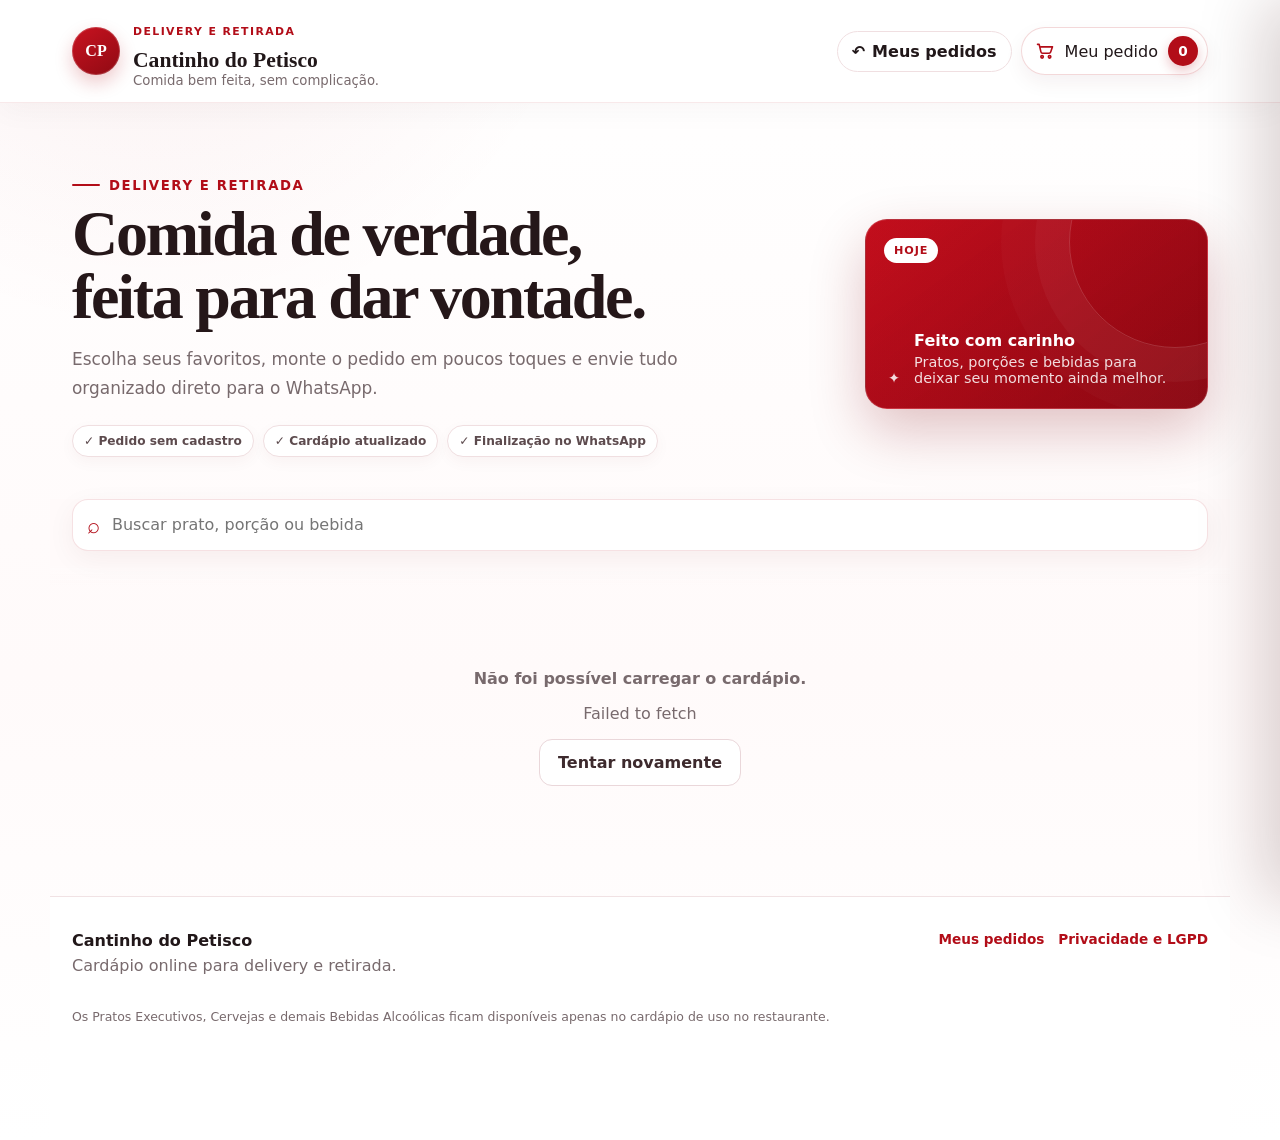
==== commit 11b53fba: "Atualizacao automatica dos arquivos" ====
--- a/index.html
+++ b/index.html
@@ -15,9 +15,9 @@
   <meta property="og:url" content="https://luizemsaopaulo.github.io/cantinho-do-petisco-v14/">
   <meta property="og:title" content="Cantinho do Petisco | Delivery e Retirada">
   <meta property="og:description" content="Clique para pedir no cardápio digital do Cantinho do Petisco. Escolha seus produtos e envie o pedido pelo WhatsApp.">
-  <meta property="og:image" content="https://luizemsaopaulo.github.io/cantinho-do-petisco-v14/assets/whatsapp-preview-v2.jpg?v=22">
-  <meta property="og:image:url" content="https://luizemsaopaulo.github.io/cantinho-do-petisco-v14/assets/whatsapp-preview-v2.jpg?v=22">
-  <meta property="og:image:secure_url" content="https://luizemsaopaulo.github.io/cantinho-do-petisco-v14/assets/whatsapp-preview-v2.jpg?v=22">
+  <meta property="og:image" content="https://luizemsaopaulo.github.io/cantinho-do-petisco-v14/assets/whatsapp-preview-v2.jpg?v=24">
+  <meta property="og:image:url" content="https://luizemsaopaulo.github.io/cantinho-do-petisco-v14/assets/whatsapp-preview-v2.jpg?v=24">
+  <meta property="og:image:secure_url" content="https://luizemsaopaulo.github.io/cantinho-do-petisco-v14/assets/whatsapp-preview-v2.jpg?v=24">
   <meta property="og:image:type" content="image/jpeg">
   <meta property="og:image:width" content="1200">
   <meta property="og:image:height" content="630">
@@ -25,14 +25,14 @@
   <meta name="twitter:card" content="summary_large_image">
   <meta name="twitter:title" content="Cantinho do Petisco | Delivery e Retirada">
   <meta name="twitter:description" content="Clique para pedir no cardápio digital do Cantinho do Petisco. Escolha seus produtos e envie o pedido pelo WhatsApp.">
-  <meta name="twitter:image" content="https://luizemsaopaulo.github.io/cantinho-do-petisco-v14/assets/whatsapp-preview-v2.jpg?v=22">
+  <meta name="twitter:image" content="https://luizemsaopaulo.github.io/cantinho-do-petisco-v14/assets/whatsapp-preview-v2.jpg?v=24">
   <title>Cantinho do Petisco | Delivery e Retirada</title>
-  <link rel="manifest" href="manifest.webmanifest?v=22">
+  <link rel="manifest" href="manifest.webmanifest?v=27">
   <meta name="apple-mobile-web-app-capable" content="yes">
   <meta name="apple-mobile-web-app-status-bar-style" content="default">
   <meta name="apple-mobile-web-app-title" content="Cantinho">
-  <link rel="apple-touch-icon" href="assets/icon-client-192.png?v=22">
-  <link rel="stylesheet" href="css/styles.css?v=22">
+  <link rel="apple-touch-icon" href="assets/icon-client-192.png?v=27">
+  <link rel="stylesheet" href="css/styles.css?v=27">
 </head>
 <body data-menu-mode="delivery">
   <div class="app-shell">
@@ -46,11 +46,14 @@
             <p class="brand-subtitle">Comida bem feita, sem complicação.</p>
           </div>
         </div>
-        <button id="openCartTop" class="cart-top" type="button" aria-label="Abrir carrinho">
-          <svg viewBox="0 0 24 24" aria-hidden="true"><path d="M3 4h2l2.1 9.1a2 2 0 0 0 2 1.6h7.8a2 2 0 0 0 1.9-1.4L21 7H7.1M10 19a1.5 1.5 0 1 1-3 0 1.5 1.5 0 0 1 3 0Zm9 0a1.5 1.5 0 1 1-3 0 1.5 1.5 0 0 1 3 0Z"/></svg>
-          <span>Meu pedido</span>
-          <strong id="cartCountTop">0</strong>
-        </button>
+        <div class="header-client-actions">
+          <button id="openHistoryTop" class="history-top" type="button" aria-label="Abrir meus pedidos"><span aria-hidden="true">↶</span><span>Meus pedidos</span></button>
+          <button id="openCartTop" class="cart-top" type="button" aria-label="Abrir carrinho">
+            <svg viewBox="0 0 24 24" aria-hidden="true"><path d="M3 4h2l2.1 9.1a2 2 0 0 0 2 1.6h7.8a2 2 0 0 0 1.9-1.4L21 7H7.1M10 19a1.5 1.5 0 1 1-3 0 1.5 1.5 0 0 1 3 0Zm9 0a1.5 1.5 0 1 1-3 0 1.5 1.5 0 0 1 3 0Z"/></svg>
+            <span>Meu pedido</span>
+            <strong id="cartCountTop">0</strong>
+          </button>
+        </div>
       </div>
     </header>
 
@@ -100,6 +103,7 @@
         <p>Cardápio online para delivery e retirada.</p>
       </div>
       <div class="footer-actions">
+        <button id="openHistoryFooter" class="text-button" type="button">Meus pedidos</button>
         <button id="privacyBtn" class="text-button" type="button">Privacidade e LGPD</button>
       </div>
       <p class="minor">Os Pratos Executivos, Cervejas e demais Bebidas Alcoólicas ficam disponíveis apenas no cardápio de uso no restaurante.</p>
@@ -198,22 +202,22 @@
             <p id="deliveryStatus" class="delivery-status info">Calcule a distância para liberar o envio do pedido.</p>
             <div id="deliveryResult" class="delivery-result hidden" aria-live="polite">
               <span><small>Distância</small><strong id="deliveryDistance">—</strong></span>
-              <span><small>Tempo estimado</small><strong id="deliveryDuration">—</strong></span>
               <span><small>Taxa</small><strong id="deliveryFee">—</strong></span>
             </div>
           </div>
         </div>
 
-        <label class="field-label">Forma de pagamento
-          <select id="paymentMethod">
-            <option>Pix</option>
-            <option>Cartão</option>
-            <option>Dinheiro</option>
+        <label class="field-label">Forma de pagamento <span>*</span>
+          <select id="paymentMethod" required>
+            <option value="">Carregando formas de pagamento…</option>
           </select>
         </label>
 
-        <label id="changeField" class="field-label hidden">Troco para
+        <div id="paymentSuboptions" class="payment-suboptions hidden" aria-live="polite"></div>
+
+        <label id="changeField" class="field-label hidden">Troco para quanto?
           <input id="changeFor" type="text" inputmode="decimal" maxlength="20" placeholder="Ex.: 100,00">
+          <small id="changeEstimate"></small>
         </label>
 
         <label class="field-label">Observação geral
@@ -223,9 +227,32 @@
         <div class="checkout-summary">
           <span>Total do pedido</span><strong id="checkoutTotal">R$ 0,00</strong>
         </div>
-        <button id="sendWhatsappBtn" class="primary-button whatsapp-button" type="submit" value="default">Enviar pedido no WhatsApp</button>
+        <button id="sendWhatsappBtn" class="primary-button whatsapp-button" type="submit" value="default">Continuar</button>
       </div>
     </form>
+  </dialog>
+
+
+  <dialog id="historyDialog" class="app-dialog history-dialog">
+    <div class="dialog-body">
+      <button id="closeHistoryDialog" class="dialog-close" type="button" aria-label="Fechar">×</button>
+      <span class="eyebrow">Meus pedidos</span>
+      <h2>Pedidos deste aparelho</h2>
+      <p class="dialog-description">Use um pedido anterior como ponto de partida. Ao repetir, o cardápio aplica os preços e opções disponíveis agora.</p>
+      <div id="historyEmpty" class="history-empty"><strong>Você ainda não possui pedidos anteriores neste aparelho.</strong><p>Depois que um pedido for enviado ao WhatsApp, ele aparecerá aqui.</p></div>
+      <div id="historyList" class="history-list hidden"></div>
+      <div class="dialog-actions history-dialog-actions"><button id="clearHistoryBtn" class="danger-button hidden" type="button">Limpar histórico</button><button id="closeHistoryBottom" class="secondary-button" type="button">Fechar</button></div>
+    </div>
+  </dialog>
+
+  <dialog id="repeatChoiceDialog" class="app-dialog repeat-choice-dialog">
+    <div class="dialog-body">
+      <button id="closeRepeatChoice" class="dialog-close" type="button" aria-label="Fechar">×</button>
+      <span class="eyebrow">Repetir pedido</span>
+      <h2>Você já possui itens no carrinho</h2>
+      <p class="dialog-description">Escolha o que fazer com o pedido anterior.</p>
+      <div class="repeat-choice-actions"><button id="repeatAddBtn" class="primary-button" type="button">Adicionar pedido ao carrinho</button><button id="repeatReplaceBtn" class="secondary-button" type="button">Substituir carrinho</button><button id="repeatCancelBtn" class="text-button repeat-cancel" type="button">Cancelar</button></div>
+    </div>
   </dialog>
 
   <dialog id="privacyDialog" class="app-dialog info-dialog">
@@ -234,8 +261,8 @@
       <div class="dialog-body">
         <span class="eyebrow">Privacidade</span>
         <h2>Como este cardápio trata seus dados</h2>
-        <p>O cardápio usa o Supabase para exibir produtos, preços e disponibilidade. Os dados que você informa ao finalizar o pedido são usados para montar a mensagem do WhatsApp e não são salvos no banco de dados por esta página.</p>
-        <p>O carrinho pode ficar salvo localmente no seu próprio navegador para facilitar a continuidade do pedido. Não usamos rastreadores de publicidade neste projeto.</p>
+        <p>O cardápio usa o Supabase para exibir produtos, preços e disponibilidade. Quando você escolhe entrega, a localização ou o endereço informado é enviado à nossa Edge Function apenas para calcular a distância e a taxa; a chave do serviço de rotas fica protegida no servidor.</p>
+        <p>Os dados preenchidos no checkout são usados para montar a mensagem do WhatsApp. O carrinho e o histórico de pedidos podem ficar salvos somente neste navegador para facilitar a continuidade e a repetição de pedidos. A chave Pix cadastrada pelo restaurante aparece apenas na comanda do WhatsApp quando Pix for escolhido. Não usamos rastreadores de publicidade neste projeto.</p>
         <button class="secondary-button" value="cancel">Entendi</button>
       </div>
     </form>
@@ -251,11 +278,11 @@
 
   <div id="toastRegion" class="toast-region" aria-live="polite"></div>
 
-  <script src="js/config.js"></script>
-  <script src="js/mock-data.js"></script>
-  <script src="js/supabase-rest.js"></script>
-  <script src="js/delivery.js?v=22"></script>
-  <script src="js/app.js?v=22"></script>
-  <script src="js/pwa-client.js?v=22"></script>
+  <script src="js/config.js?v=27"></script>
+  <script src="js/mock-data.js?v=27"></script>
+  <script src="js/supabase-rest.js?v=27"></script>
+  <script src="js/delivery.js?v=27"></script>
+  <script src="js/app.js?v=27"></script>
+  <script src="js/pwa-client.js?v=27"></script>
 </body>
 </html>
--- a/css/styles.css
+++ b/css/styles.css
@@ -454,10 +454,41 @@
 @media (prefers-reduced-motion:reduce){.required-size-pulse{animation:none!important}}
 
 
-/* V22 — localização e taxa de entrega */
+/* V23 — localização e taxa de entrega */
 .delivery-location-card{margin:14px 0;padding:16px;border:1px solid #ead8c7;border-radius:16px;background:#fff;box-shadow:0 8px 22px rgba(78,48,34,.06)}
 .delivery-location-head{display:flex;align-items:flex-start;justify-content:space-between;gap:12px;margin-bottom:12px}.delivery-location-head strong{display:block;color:var(--ink);font-size:.98rem}.delivery-location-head small{display:block;margin-top:3px;color:var(--muted);font-weight:500;line-height:1.35}.delivery-limit{white-space:nowrap;background:#f8ead8;color:#7a5124;border:1px solid #ead0ad;border-radius:999px;padding:5px 9px;font-size:.7rem;font-weight:850}
 .location-primary-button,.delivery-address-button{width:100%;min-height:46px;border-radius:12px;font-weight:800;cursor:pointer}.location-primary-button{border:0;background:var(--wine);color:#fff;padding:12px 14px}.location-primary-button:hover{filter:brightness(.94)}.location-primary-button:disabled,.delivery-address-button:disabled{opacity:.55;cursor:wait}
 .delivery-or{display:flex;align-items:center;gap:8px;color:var(--muted);font-size:.72rem;margin:13px 0 2px}.delivery-or::before,.delivery-or::after{content:"";height:1px;background:var(--line);flex:1}.delivery-or span{white-space:nowrap}
 .delivery-address-button{margin-top:2px}.delivery-status{margin:12px 0 0;padding:10px 12px;border-radius:10px;font-size:.78rem;font-weight:700;line-height:1.45}.delivery-status.info{background:#f4f1ed;color:#625650}.delivery-status.loading{background:#edf4fb;color:#315b80}.delivery-status.success{background:#e7f4ec;color:#1f6545}.delivery-status.error{background:#fae9e9;color:#8d3030}.delivery-result{display:grid;grid-template-columns:repeat(3,1fr);gap:8px;margin-top:10px}.delivery-result>span{background:var(--soft);border-radius:10px;padding:10px;text-align:center}.delivery-result small{display:block;color:var(--muted);font-size:.65rem}.delivery-result strong{display:block;margin-top:3px;font-size:.84rem}.delivery-ready{border-color:#b9dcc8}.delivery-outside,.delivery-error{border-color:#e6baba}.whatsapp-button:disabled{opacity:.55;cursor:not-allowed;filter:grayscale(.15)}
 @media(max-width:520px){.delivery-location-head{align-items:center}.delivery-location-head small{max-width:210px}.delivery-result{grid-template-columns:1fr 1fr}.delivery-result>span:last-child{grid-column:1/-1}}
+
+
+/* V24 — Configurações do Delivery no menu oculto do Admin */
+.delivery-settings-dialog{width:min(920px,calc(100vw - 24px));max-height:min(92vh,980px)}
+.delivery-settings-dialog .dialog-body{max-height:86vh;overflow:auto}
+.delivery-settings-form h3{margin:0 0 8px;font-size:1.05rem}
+.delivery-settings-section{padding:16px 0;border-top:1px solid var(--line,#e7e1db)}
+.delivery-settings-section:first-of-type{border-top:0}
+.delivery-settings-grid{display:grid;grid-template-columns:repeat(2,minmax(0,1fr));gap:12px}
+.delivery-settings-grid label,.delivery-settings-section>label{display:grid;gap:6px;font-weight:700}
+.delivery-settings-grid input,.delivery-settings-section textarea,.delivery-tier-row input,.delivery-hour-row input[type=time]{width:100%;box-sizing:border-box;border:1px solid #d9d1ca;border-radius:12px;padding:11px 12px;background:#fff;color:inherit;font:inherit}
+.admin-check-row{display:flex!important;align-items:flex-start;gap:10px;margin:8px 0;font-weight:400!important}
+.admin-check-row input{margin-top:4px;width:18px;height:18px;flex:0 0 auto}
+.admin-check-row span{display:grid;gap:2px}.admin-check-row small{font-weight:400;color:var(--muted,#6f6861)}
+.delivery-settings-section-head{display:flex;align-items:center;justify-content:space-between;gap:16px;margin-bottom:10px}.delivery-settings-section-head p{margin:3px 0 0;color:var(--muted,#6f6861)}
+.delivery-tiers{display:grid;gap:8px}.delivery-tier-row{display:grid;grid-template-columns:minmax(0,1fr) minmax(0,1fr) auto;gap:8px;align-items:end;padding:10px;border:1px solid #ece5df;border-radius:14px;background:#faf8f6}.delivery-tier-row label{display:grid;gap:5px;font-size:.9rem;font-weight:700}.delivery-tier-remove{min-height:44px}
+.delivery-hours{display:grid;gap:8px}.delivery-hour-row{display:grid;grid-template-columns:145px 1fr 1fr;gap:10px;align-items:center;padding:9px 10px;border:1px solid #ece5df;border-radius:12px}.delivery-hour-day{display:flex;align-items:center;gap:8px;font-weight:700}.delivery-hour-day input{width:18px;height:18px}.delivery-hour-row label{display:grid;gap:4px;font-size:.82rem;color:var(--muted,#6f6861)}
+.delivery-coordinate-note,.field-hint{margin:9px 0 0;color:var(--muted,#6f6861);font-size:.9rem}
+.dialog-actions{display:flex;justify-content:flex-end;gap:10px;padding-top:12px;position:sticky;bottom:-1px;background:linear-gradient(to bottom,rgba(255,255,255,.92),#fff 22%);padding-bottom:2px}
+@media(max-width:680px){.delivery-settings-grid{grid-template-columns:1fr}.delivery-settings-section-head{align-items:flex-start;flex-direction:column}.delivery-tier-row{grid-template-columns:1fr 1fr}.delivery-tier-remove{grid-column:1/-1}.delivery-hour-row{grid-template-columns:1fr 1fr}.delivery-hour-day{grid-column:1/-1}.dialog-actions{flex-direction:column-reverse}.dialog-actions button{width:100%}}
+
+
+/* V25 — pagamentos */
+.payment-suboptions{margin-top:-4px;padding:14px;border:1px solid rgba(125,17,26,.15);border-radius:16px;background:#fffaf5}.payment-suboptions fieldset{border:0;padding:0;margin:0}.payment-suboptions legend{font-weight:800;margin-bottom:9px}.payment-choice-list{display:grid;gap:9px}.payment-choice{display:flex;align-items:flex-start;gap:10px;padding:12px;border:1px solid rgba(63,42,30,.14);border-radius:13px;background:#fff;cursor:pointer}.payment-choice input{margin-top:3px}.payment-choice strong{display:block}.payment-choice small{display:block;color:var(--muted,#725f52);margin-top:2px;line-height:1.35}.payment-method-note{margin:0;font-size:.92rem;line-height:1.45;color:var(--muted,#725f52)}
+.payment-dialog-details{display:grid;gap:10px;margin:14px 0}.payment-value-card{display:grid;gap:4px;padding:13px 14px;border:1px solid rgba(63,42,30,.12);border-radius:14px;background:#fffaf5}.payment-value-card small{color:var(--muted,#725f52)}.payment-value-card strong{font-size:1.1rem;overflow-wrap:anywhere}.payment-copy-row{display:flex;flex-wrap:wrap;gap:8px}.payment-copy-row button{min-height:42px}.payment-dialog-actions{flex-wrap:wrap}.payment-dialog-actions button{flex:1 1 180px}.payment-status-badge{display:inline-flex;align-items:center;border-radius:999px;padding:6px 10px;font-size:.78rem;font-weight:800;background:#eee;color:#665}.payment-status-badge.ready{background:#e8f7ed;color:#176b36}.payment-status-badge.warning{background:#fff1cf;color:#855d00}.payment-settings-title-row{display:flex;align-items:flex-start;justify-content:space-between;gap:12px}.payment-settings-title-row h3{margin:0}.payment-settings-title-row p{margin:.25rem 0 0;color:var(--muted,#725f52)}
+@media(max-width:600px){.payment-settings-title-row{align-items:flex-start;flex-direction:column}.payment-dialog-actions button{flex-basis:100%}}
+
+
+/* V27 — histórico de pedidos e pagamentos presenciais */
+.header-client-actions{display:flex;align-items:center;gap:9px}.history-top{border:1px solid var(--line);background:var(--card);border-radius:999px;padding:10px 14px;display:flex;align-items:center;gap:7px;color:var(--ink);font-weight:750}.history-top:hover{border-color:rgba(178,13,24,.32);box-shadow:0 10px 24px rgba(83,23,29,.08)}.edit-line{border:0;background:transparent;color:var(--wine);font-size:.75rem;font-weight:800}.history-dialog{width:min(680px,calc(100% - 24px))}.history-list{display:grid;gap:12px;margin-top:16px;max-height:58vh;overflow:auto;padding-right:2px}.history-empty{margin:18px 0;padding:22px;border:1px dashed var(--line);border-radius:16px;text-align:center;color:var(--muted)}.history-empty strong{display:block;color:var(--ink);margin-bottom:5px}.history-empty p{margin:0}.history-card{border:1px solid var(--line);border-radius:16px;padding:14px;background:#fff}.history-card-head{display:flex;align-items:flex-start;justify-content:space-between;gap:12px}.history-card-head>div{display:grid;gap:3px}.history-card-head small{color:var(--muted)}.history-preview{margin:12px 0;padding-left:18px;display:grid;gap:5px}.history-preview li{line-height:1.35}.history-preview small{display:block;color:var(--muted)}.history-details{padding:10px 12px;border-radius:12px;background:var(--soft);font-size:.86rem;color:var(--muted)}.history-details p{margin:3px 0}.history-actions{display:flex;justify-content:flex-end;gap:8px;flex-wrap:wrap;margin-top:12px}.history-dialog-actions{justify-content:space-between}.repeat-choice-actions{display:grid;gap:10px;margin-top:20px}.repeat-cancel{padding:10px;text-align:center}.cash-choice-list{grid-template-columns:1fr 1fr}.payment-choice-list.cash-choice-list{display:grid}.field-label #changeEstimate{min-height:18px;color:var(--muted);font-weight:650}
+@media(max-width:640px){.header-client-actions{gap:6px}.history-top{padding:9px 10px}.history-top>span:last-child{display:none}.history-card-head{align-items:flex-start}.history-actions{display:grid;grid-template-columns:1fr}.history-actions button{width:100%}.history-dialog-actions{display:grid;grid-template-columns:1fr}.cash-choice-list{grid-template-columns:1fr}.cart-line-actions{flex-wrap:wrap}}
